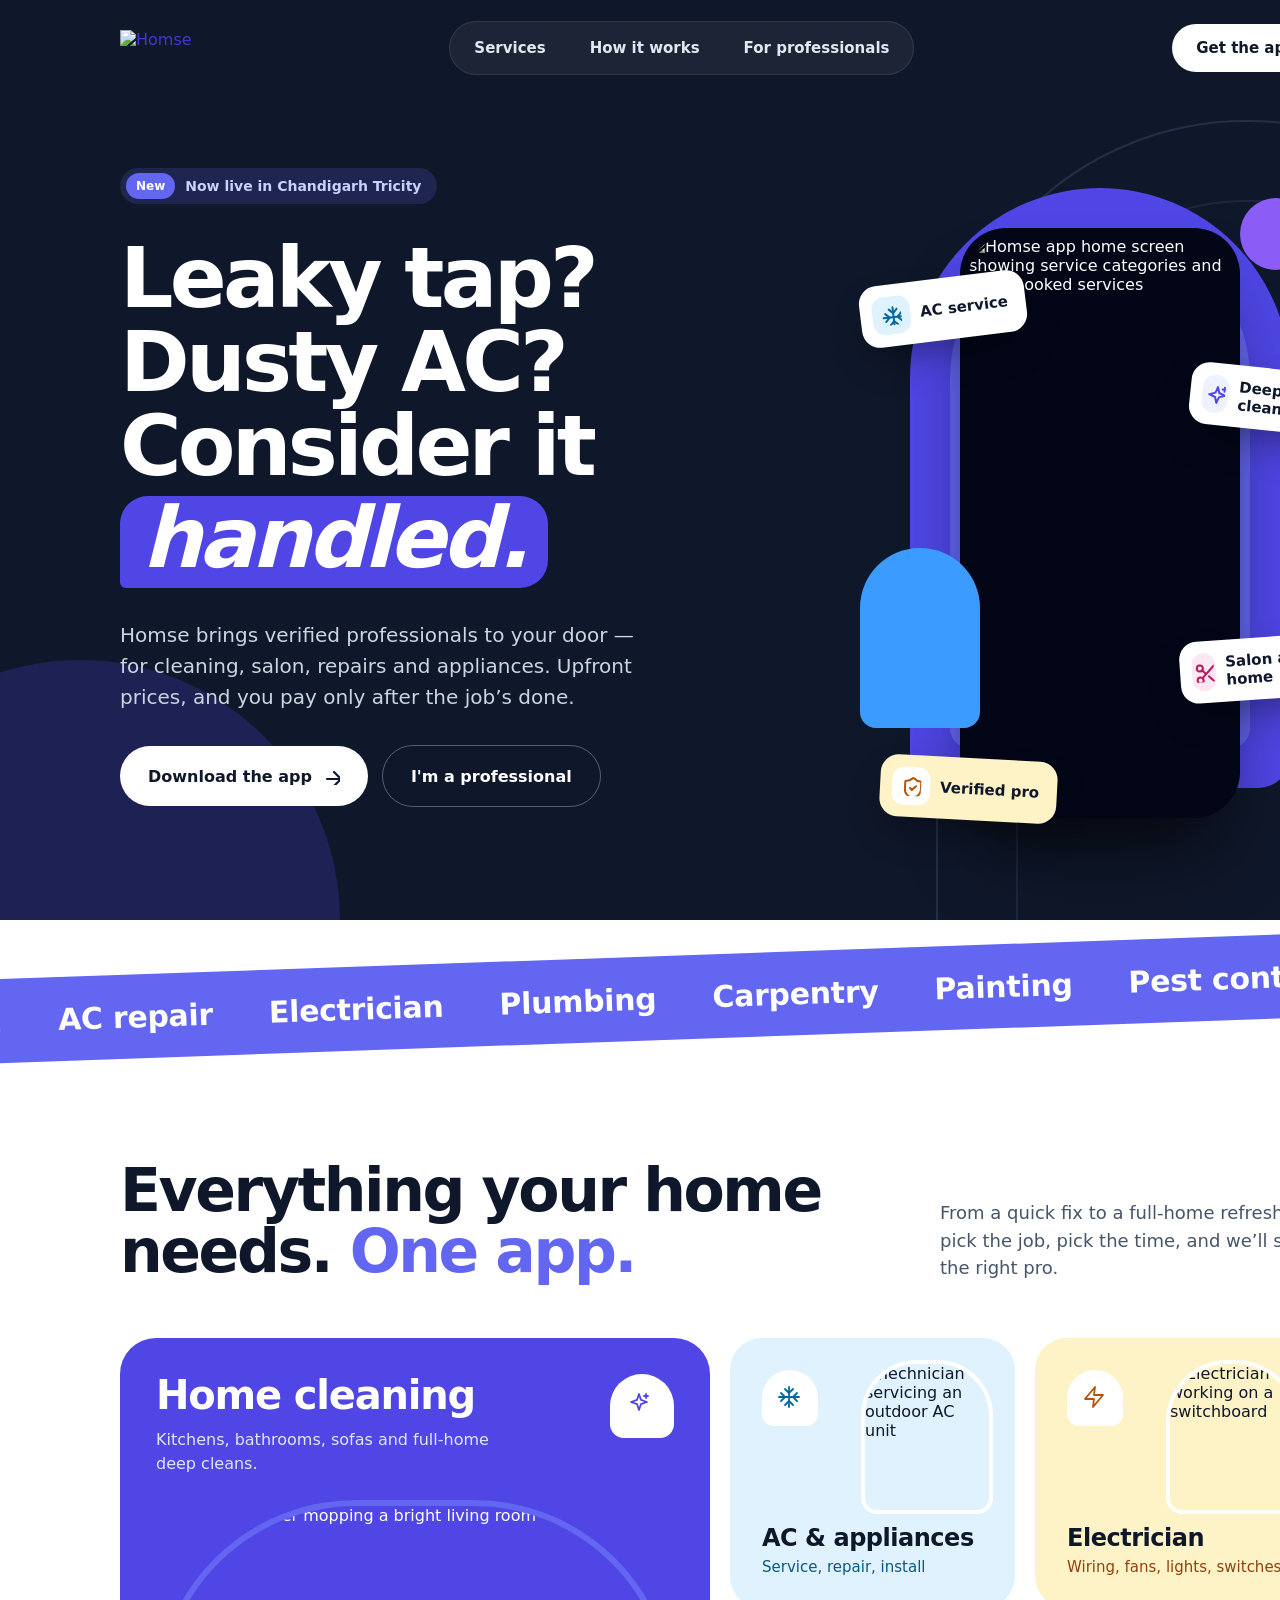
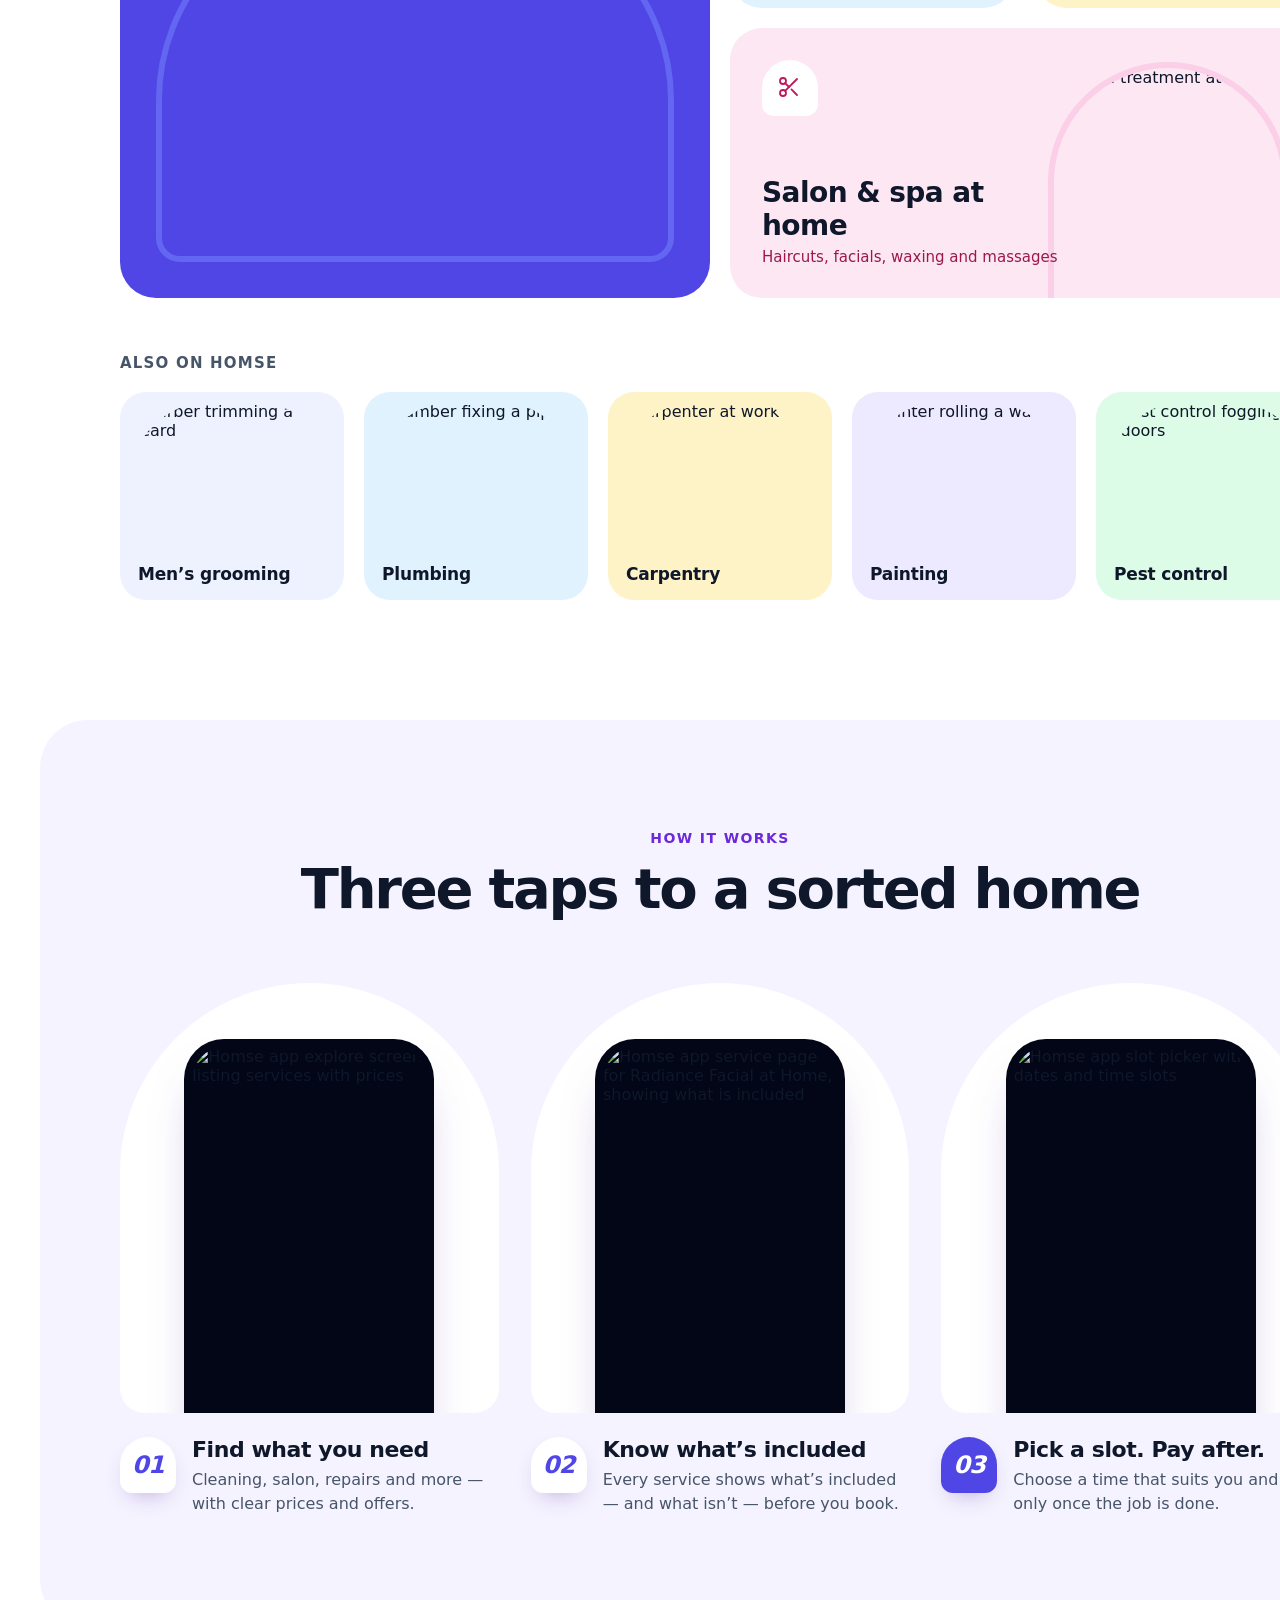
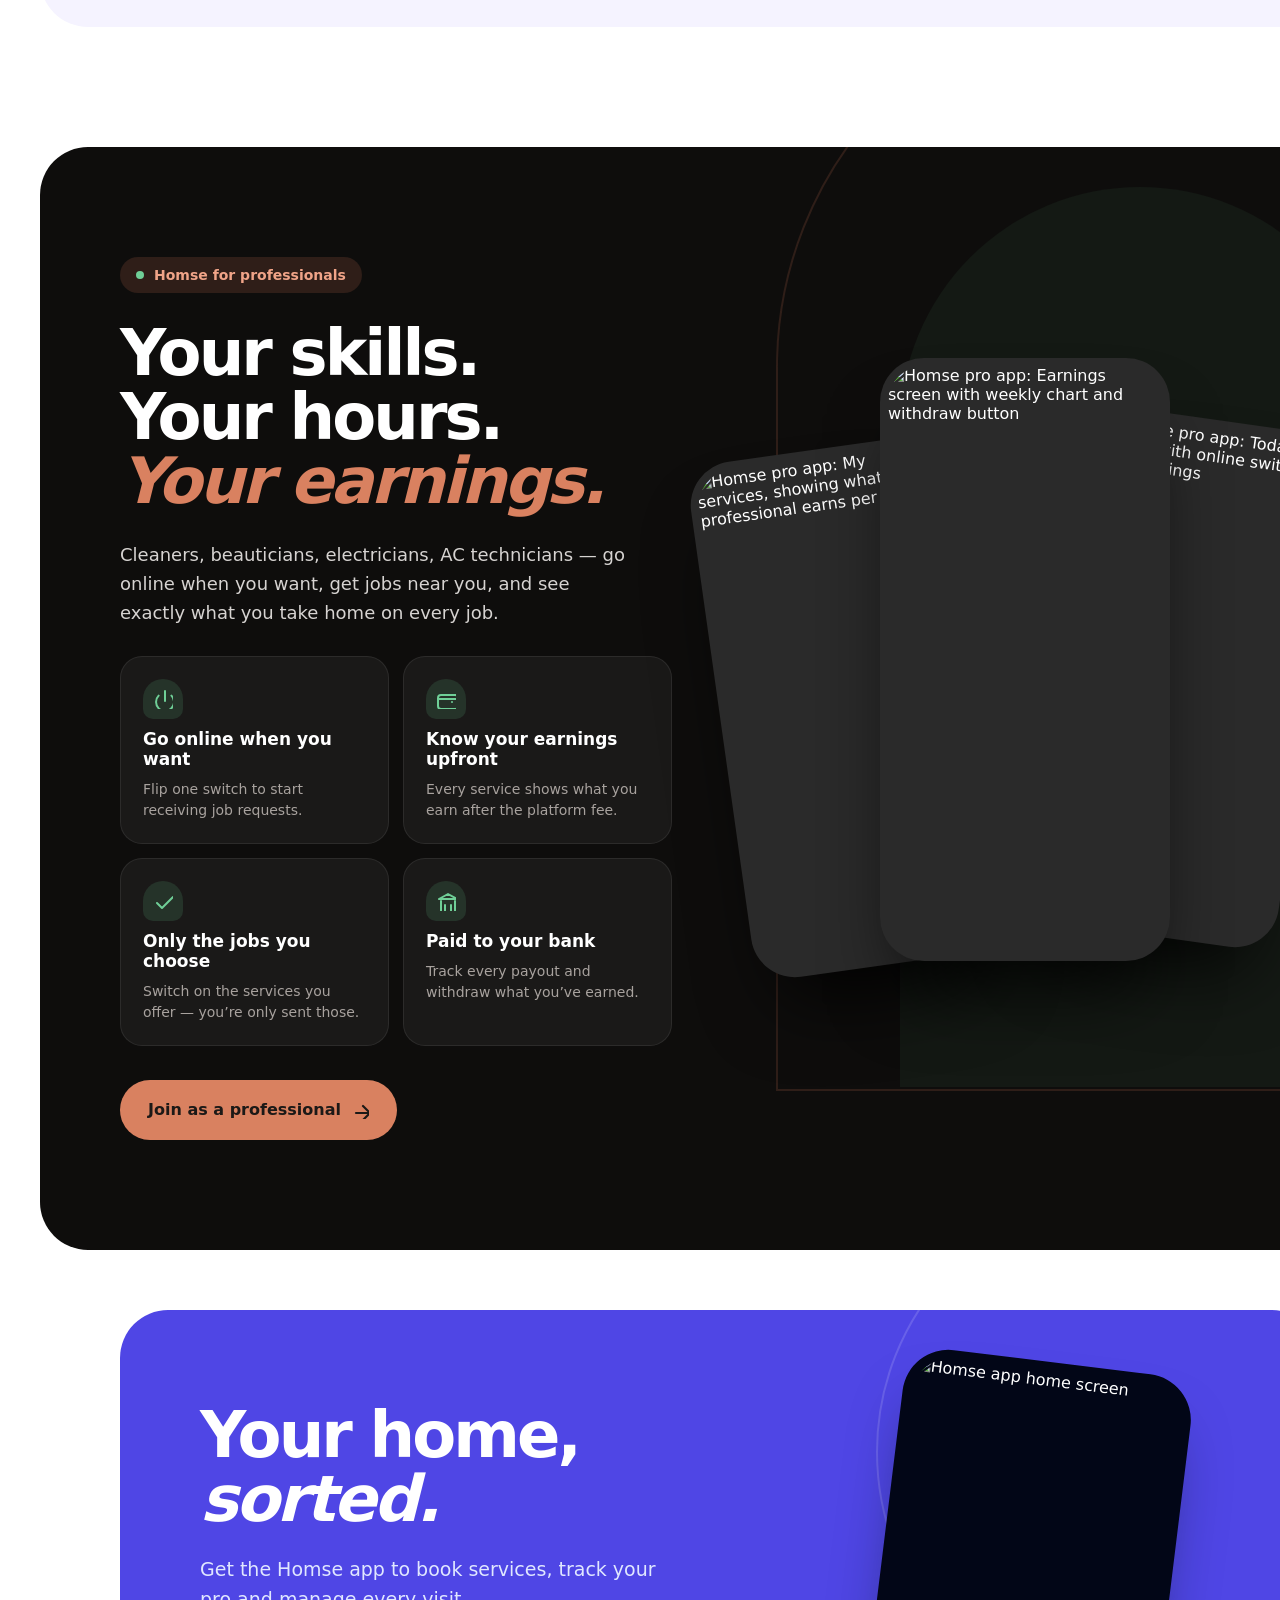
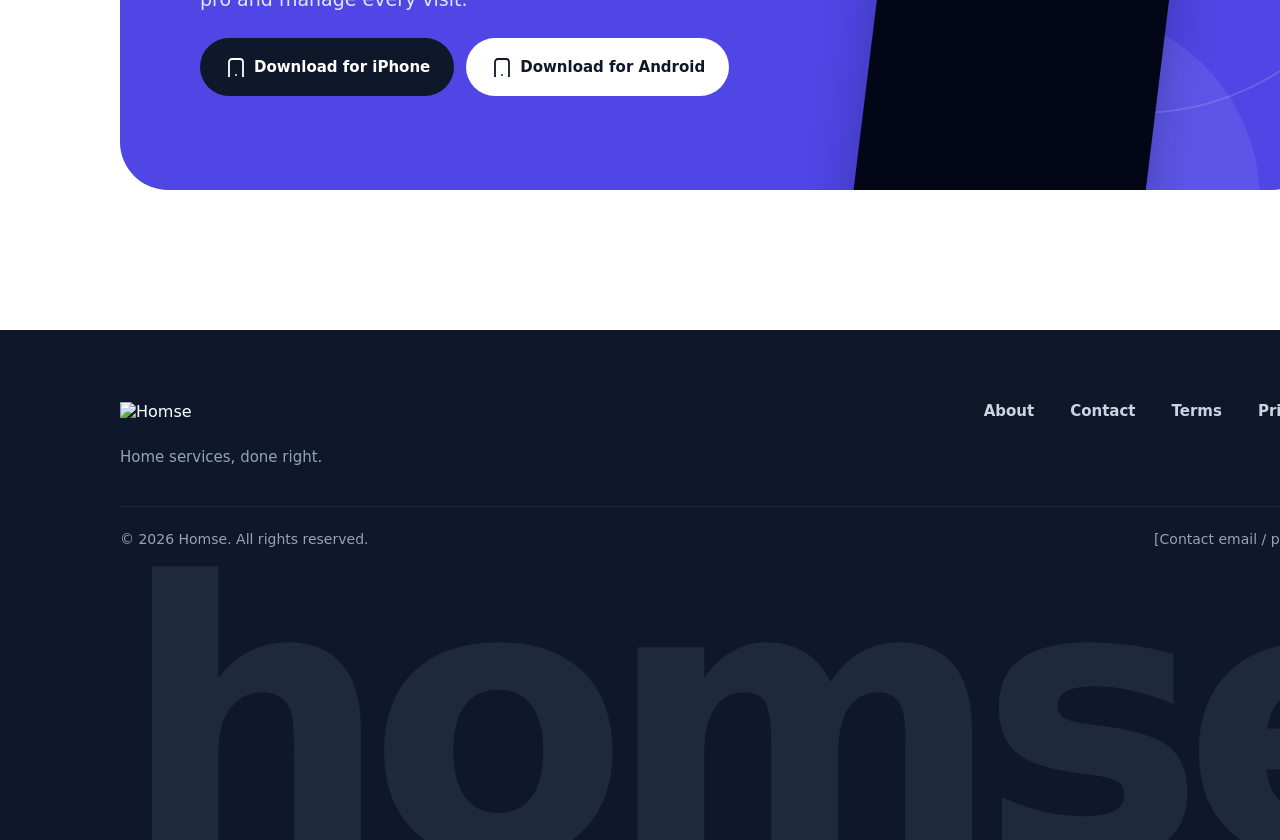
==== public/homse/index.html @ 8106e6bd "Changes" ====
<!DOCTYPE html>
<html lang="en"><head>
<meta charset="utf-8">
<title>Homse — Landing page</title>

</head>
<body>
<x-dc>
<helmet>
<link rel="preconnect" href="https://fonts.googleapis.com">
<style>/* cyrillic-ext */
@font-face {
  font-family: 'Plus Jakarta Sans';
  font-style: italic;
  font-weight: 800;
  font-display: swap;
  src: url("/homse/ff92d5fe-a059-4c22-afd0-f255ee7edc16.woff2") format('woff2');
  unicode-range: U+0460-052F, U+1C80-1C8A, U+20B4, U+2DE0-2DFF, U+A640-A69F, U+FE2E-FE2F;
}
/* vietnamese */
@font-face {
  font-family: 'Plus Jakarta Sans';
  font-style: italic;
  font-weight: 800;
  font-display: swap;
  src: url("/homse/bfb43b72-b8f5-4950-87bf-4ad225d3f625.woff2") format('woff2');
  unicode-range: U+0102-0103, U+0110-0111, U+0128-0129, U+0168-0169, U+01A0-01A1, U+01AF-01B0, U+0300-0301, U+0303-0304, U+0308-0309, U+0323, U+0329, U+1EA0-1EF9, U+20AB;
}
/* latin-ext */
@font-face {
  font-family: 'Plus Jakarta Sans';
  font-style: italic;
  font-weight: 800;
  font-display: swap;
  src: url("/homse/479837ae-c4a2-4225-8fcc-2570bf469d79.woff2") format('woff2');
  unicode-range: U+0100-02BA, U+02BD-02C5, U+02C7-02CC, U+02CE-02D7, U+02DD-02FF, U+0304, U+0308, U+0329, U+1D00-1DBF, U+1E00-1E9F, U+1EF2-1EFF, U+2020, U+20A0-20AB, U+20AD-20C0, U+2113, U+2C60-2C7F, U+A720-A7FF;
}
/* latin */
@font-face {
  font-family: 'Plus Jakarta Sans';
  font-style: italic;
  font-weight: 800;
  font-display: swap;
  src: url("/homse/b359f178-f81e-44c9-8708-197ffb322cea.woff2") format('woff2');
  unicode-range: U+0000-00FF, U+0131, U+0152-0153, U+02BB-02BC, U+02C6, U+02DA, U+02DC, U+0304, U+0308, U+0329, U+2000-206F, U+20AC, U+2122, U+2191, U+2193, U+2212, U+2215, U+FEFF, U+FFFD;
}
/* cyrillic-ext */
@font-face {
  font-family: 'Plus Jakarta Sans';
  font-style: normal;
  font-weight: 400;
  font-display: swap;
  src: url("/homse/581b427e-e028-42b1-965c-70fe0dd82e6c.woff2") format('woff2');
  unicode-range: U+0460-052F, U+1C80-1C8A, U+20B4, U+2DE0-2DFF, U+A640-A69F, U+FE2E-FE2F;
}
/* vietnamese */
@font-face {
  font-family: 'Plus Jakarta Sans';
  font-style: normal;
  font-weight: 400;
  font-display: swap;
  src: url("/homse/c12db2d8-e8db-42d9-8ad4-af849458a6d8.woff2") format('woff2');
  unicode-range: U+0102-0103, U+0110-0111, U+0128-0129, U+0168-0169, U+01A0-01A1, U+01AF-01B0, U+0300-0301, U+0303-0304, U+0308-0309, U+0323, U+0329, U+1EA0-1EF9, U+20AB;
}
/* latin-ext */
@font-face {
  font-family: 'Plus Jakarta Sans';
  font-style: normal;
  font-weight: 400;
  font-display: swap;
  src: url("/homse/346c70c8-385a-4ccd-aea0-087587ec9ba7.woff2") format('woff2');
  unicode-range: U+0100-02BA, U+02BD-02C5, U+02C7-02CC, U+02CE-02D7, U+02DD-02FF, U+0304, U+0308, U+0329, U+1D00-1DBF, U+1E00-1E9F, U+1EF2-1EFF, U+2020, U+20A0-20AB, U+20AD-20C0, U+2113, U+2C60-2C7F, U+A720-A7FF;
}
/* latin */
@font-face {
  font-family: 'Plus Jakarta Sans';
  font-style: normal;
  font-weight: 400;
  font-display: swap;
  src: url("/homse/09e0ed97-73c9-4fb1-93e6-281ffe92ab2a.woff2") format('woff2');
  unicode-range: U+0000-00FF, U+0131, U+0152-0153, U+02BB-02BC, U+02C6, U+02DA, U+02DC, U+0304, U+0308, U+0329, U+2000-206F, U+20AC, U+2122, U+2191, U+2193, U+2212, U+2215, U+FEFF, U+FFFD;
}
/* cyrillic-ext */
@font-face {
  font-family: 'Plus Jakarta Sans';
  font-style: normal;
  font-weight: 500;
  font-display: swap;
  src: url("/homse/581b427e-e028-42b1-965c-70fe0dd82e6c.woff2") format('woff2');
  unicode-range: U+0460-052F, U+1C80-1C8A, U+20B4, U+2DE0-2DFF, U+A640-A69F, U+FE2E-FE2F;
}
/* vietnamese */
@font-face {
  font-family: 'Plus Jakarta Sans';
  font-style: normal;
  font-weight: 500;
  font-display: swap;
  src: url("/homse/c12db2d8-e8db-42d9-8ad4-af849458a6d8.woff2") format('woff2');
  unicode-range: U+0102-0103, U+0110-0111, U+0128-0129, U+0168-0169, U+01A0-01A1, U+01AF-01B0, U+0300-0301, U+0303-0304, U+0308-0309, U+0323, U+0329, U+1EA0-1EF9, U+20AB;
}
/* latin-ext */
@font-face {
  font-family: 'Plus Jakarta Sans';
  font-style: normal;
  font-weight: 500;
  font-display: swap;
  src: url("/homse/346c70c8-385a-4ccd-aea0-087587ec9ba7.woff2") format('woff2');
  unicode-range: U+0100-02BA, U+02BD-02C5, U+02C7-02CC, U+02CE-02D7, U+02DD-02FF, U+0304, U+0308, U+0329, U+1D00-1DBF, U+1E00-1E9F, U+1EF2-1EFF, U+2020, U+20A0-20AB, U+20AD-20C0, U+2113, U+2C60-2C7F, U+A720-A7FF;
}
/* latin */
@font-face {
  font-family: 'Plus Jakarta Sans';
  font-style: normal;
  font-weight: 500;
  font-display: swap;
  src: url("/homse/09e0ed97-73c9-4fb1-93e6-281ffe92ab2a.woff2") format('woff2');
  unicode-range: U+0000-00FF, U+0131, U+0152-0153, U+02BB-02BC, U+02C6, U+02DA, U+02DC, U+0304, U+0308, U+0329, U+2000-206F, U+20AC, U+2122, U+2191, U+2193, U+2212, U+2215, U+FEFF, U+FFFD;
}
/* cyrillic-ext */
@font-face {
  font-family: 'Plus Jakarta Sans';
  font-style: normal;
  font-weight: 600;
  font-display: swap;
  src: url("/homse/581b427e-e028-42b1-965c-70fe0dd82e6c.woff2") format('woff2');
  unicode-range: U+0460-052F, U+1C80-1C8A, U+20B4, U+2DE0-2DFF, U+A640-A69F, U+FE2E-FE2F;
}
/* vietnamese */
@font-face {
  font-family: 'Plus Jakarta Sans';
  font-style: normal;
  font-weight: 600;
  font-display: swap;
  src: url("/homse/c12db2d8-e8db-42d9-8ad4-af849458a6d8.woff2") format('woff2');
  unicode-range: U+0102-0103, U+0110-0111, U+0128-0129, U+0168-0169, U+01A0-01A1, U+01AF-01B0, U+0300-0301, U+0303-0304, U+0308-0309, U+0323, U+0329, U+1EA0-1EF9, U+20AB;
}
/* latin-ext */
@font-face {
  font-family: 'Plus Jakarta Sans';
  font-style: normal;
  font-weight: 600;
  font-display: swap;
  src: url("/homse/346c70c8-385a-4ccd-aea0-087587ec9ba7.woff2") format('woff2');
  unicode-range: U+0100-02BA, U+02BD-02C5, U+02C7-02CC, U+02CE-02D7, U+02DD-02FF, U+0304, U+0308, U+0329, U+1D00-1DBF, U+1E00-1E9F, U+1EF2-1EFF, U+2020, U+20A0-20AB, U+20AD-20C0, U+2113, U+2C60-2C7F, U+A720-A7FF;
}
/* latin */
@font-face {
  font-family: 'Plus Jakarta Sans';
  font-style: normal;
  font-weight: 600;
  font-display: swap;
  src: url("/homse/09e0ed97-73c9-4fb1-93e6-281ffe92ab2a.woff2") format('woff2');
  unicode-range: U+0000-00FF, U+0131, U+0152-0153, U+02BB-02BC, U+02C6, U+02DA, U+02DC, U+0304, U+0308, U+0329, U+2000-206F, U+20AC, U+2122, U+2191, U+2193, U+2212, U+2215, U+FEFF, U+FFFD;
}
/* cyrillic-ext */
@font-face {
  font-family: 'Plus Jakarta Sans';
  font-style: normal;
  font-weight: 700;
  font-display: swap;
  src: url("/homse/581b427e-e028-42b1-965c-70fe0dd82e6c.woff2") format('woff2');
  unicode-range: U+0460-052F, U+1C80-1C8A, U+20B4, U+2DE0-2DFF, U+A640-A69F, U+FE2E-FE2F;
}
/* vietnamese */
@font-face {
  font-family: 'Plus Jakarta Sans';
  font-style: normal;
  font-weight: 700;
  font-display: swap;
  src: url("/homse/c12db2d8-e8db-42d9-8ad4-af849458a6d8.woff2") format('woff2');
  unicode-range: U+0102-0103, U+0110-0111, U+0128-0129, U+0168-0169, U+01A0-01A1, U+01AF-01B0, U+0300-0301, U+0303-0304, U+0308-0309, U+0323, U+0329, U+1EA0-1EF9, U+20AB;
}
/* latin-ext */
@font-face {
  font-family: 'Plus Jakarta Sans';
  font-style: normal;
  font-weight: 700;
  font-display: swap;
  src: url("/homse/346c70c8-385a-4ccd-aea0-087587ec9ba7.woff2") format('woff2');
  unicode-range: U+0100-02BA, U+02BD-02C5, U+02C7-02CC, U+02CE-02D7, U+02DD-02FF, U+0304, U+0308, U+0329, U+1D00-1DBF, U+1E00-1E9F, U+1EF2-1EFF, U+2020, U+20A0-20AB, U+20AD-20C0, U+2113, U+2C60-2C7F, U+A720-A7FF;
}
/* latin */
@font-face {
  font-family: 'Plus Jakarta Sans';
  font-style: normal;
  font-weight: 700;
  font-display: swap;
  src: url("/homse/09e0ed97-73c9-4fb1-93e6-281ffe92ab2a.woff2") format('woff2');
  unicode-range: U+0000-00FF, U+0131, U+0152-0153, U+02BB-02BC, U+02C6, U+02DA, U+02DC, U+0304, U+0308, U+0329, U+2000-206F, U+20AC, U+2122, U+2191, U+2193, U+2212, U+2215, U+FEFF, U+FFFD;
}
/* cyrillic-ext */
@font-face {
  font-family: 'Plus Jakarta Sans';
  font-style: normal;
  font-weight: 800;
  font-display: swap;
  src: url("/homse/581b427e-e028-42b1-965c-70fe0dd82e6c.woff2") format('woff2');
  unicode-range: U+0460-052F, U+1C80-1C8A, U+20B4, U+2DE0-2DFF, U+A640-A69F, U+FE2E-FE2F;
}
/* vietnamese */
@font-face {
  font-family: 'Plus Jakarta Sans';
  font-style: normal;
  font-weight: 800;
  font-display: swap;
  src: url("/homse/c12db2d8-e8db-42d9-8ad4-af849458a6d8.woff2") format('woff2');
  unicode-range: U+0102-0103, U+0110-0111, U+0128-0129, U+0168-0169, U+01A0-01A1, U+01AF-01B0, U+0300-0301, U+0303-0304, U+0308-0309, U+0323, U+0329, U+1EA0-1EF9, U+20AB;
}
/* latin-ext */
@font-face {
  font-family: 'Plus Jakarta Sans';
  font-style: normal;
  font-weight: 800;
  font-display: swap;
  src: url("/homse/346c70c8-385a-4ccd-aea0-087587ec9ba7.woff2") format('woff2');
  unicode-range: U+0100-02BA, U+02BD-02C5, U+02C7-02CC, U+02CE-02D7, U+02DD-02FF, U+0304, U+0308, U+0329, U+1D00-1DBF, U+1E00-1E9F, U+1EF2-1EFF, U+2020, U+20A0-20AB, U+20AD-20C0, U+2113, U+2C60-2C7F, U+A720-A7FF;
}
/* latin */
@font-face {
  font-family: 'Plus Jakarta Sans';
  font-style: normal;
  font-weight: 800;
  font-display: swap;
  src: url("/homse/09e0ed97-73c9-4fb1-93e6-281ffe92ab2a.woff2") format('woff2');
  unicode-range: U+0000-00FF, U+0131, U+0152-0153, U+02BB-02BC, U+02C6, U+02DA, U+02DC, U+0304, U+0308, U+0329, U+2000-206F, U+20AC, U+2122, U+2191, U+2193, U+2212, U+2215, U+FEFF, U+FFFD;
}
</style>
<style>
body{margin:0;font-family:"Plus Jakarta Sans","Segoe UI",system-ui,sans-serif;color:#0F172A;background:#ffffff;-webkit-font-smoothing:antialiased}
a{color:#4338CA;text-decoration:none}a:hover{color:#3730A3}
@keyframes homseFloat{0%,100%{translate:0 0}50%{translate:0 -10px}}
</style>
</helmet>
<div style="width: 1440px; height: 5640px; display: flex; flex-direction: column; background: #ffffff; overflow: hidden">

<!-- ============ HERO (dark) ============ -->
<section id="top" style="position: relative; flex-shrink: 0; height: 920px; background: #0F172A; color: #ffffff; overflow: hidden">

<!-- background geometry: faint arches from the "h" -->
<div style="position: absolute; right: -120px; top: 120px; width: 620px; height: 900px; border-radius: 310px 310px 0 0; border: 2px solid rgba(165, 180, 252, 0.14)"></div>
<div style="position: absolute; right: -40px; top: 200px; width: 460px; height: 800px; border-radius: 230px 230px 0 0; border: 2px solid rgba(165, 180, 252, 0.10)"></div>
<div style="position: absolute; left: -180px; bottom: -260px; width: 520px; height: 520px; border-radius: 50%; background: rgba(79, 70, 229, 0.22)"></div>

<header style="position: relative; height: 96px; display: flex; align-items: center; justify-content: space-between; padding: 0 120px">
<a href="#top" aria-label="Homse home" style="display: flex; align-items: center"><img src="/homse/ba105a58-5ee7-4894-bcd0-ca000298a08b.png" alt="Homse" style="height: 36px; width: auto; display: block"></a>
<nav style="display: flex; align-items: center; gap: 8px; padding: 6px; border-radius: 999px; background: rgba(255, 255, 255, 0.06); border: 1px solid rgba(255, 255, 255, 0.1); font-size: 15px; font-weight: 600">
<a href="#services" style="display: flex; align-items: center; height: 40px; padding: 0 18px; border-radius: 999px; color: #E2E8F0">Services</a>
<a href="#how" style="display: flex; align-items: center; height: 40px; padding: 0 18px; border-radius: 999px; color: #E2E8F0">How it works</a>
<a href="#pro" style="display: flex; align-items: center; height: 40px; padding: 0 18px; border-radius: 999px; color: #E2E8F0">For professionals</a>
</nav>
<a href="#app" style="display: flex; align-items: center; height: 48px; padding: 0 24px; border-radius: 999px; background: #ffffff; color: #0F172A; font-size: 15px; font-weight: 700">Get the app</a>
</header>

<div style="position: relative; display: grid; grid-template-columns: 700px minmax(0, 1fr); gap: 40px; padding: 72px 120px 0">
<div style="display: flex; flex-direction: column; gap: 32px">
<div style="align-self: flex-start; display: flex; align-items: center; gap: 10px; height: 36px; padding: 0 16px 0 6px; border-radius: 999px; background: rgba(99, 102, 241, 0.18); color: #C7D2FE; font-size: 14px; font-weight: 600">
<span style="height: 26px; padding: 0 10px; border-radius: 999px; background: #6366F1; color: #ffffff; font-size: 12px; font-weight: 700; display: flex; align-items: center">New</span>
<span>Now live in Chandigarh Tricity</span>
</div>
<h1 style="margin: 0; font-size: 84px; line-height: 1; font-weight: 800; letter-spacing: -0.045em">Leaky tap?<br>Dusty AC?<br>Consider it <span style="display: inline-block; margin-top: 8px; padding: 0 22px 8px; border-radius: 28px 28px 28px 6px; background: #4F46E5; font-style: italic">handled.</span></h1>
<p style="margin: 0; font-size: 20px; line-height: 1.55; color: #CBD5E1; max-width: 540px; text-wrap: pretty">Homse brings verified professionals to your door — for cleaning, salon, repairs and appliances. Upfront prices, and you pay only after the job’s done.</p>
<div style="display: flex; gap: 14px; align-items: center">
<a href="#app" style="display: flex; align-items: center; gap: 10px; height: 60px; padding: 0 28px; border-radius: 999px; background: #ffffff; color: #0F172A; font-size: 16px; font-weight: 700">Download the app<svg width="18" height="18" sc-camel-view-box="0 0 24 24" fill="none" stroke="currentColor" stroke-width="2.2" stroke-linecap="round" stroke-linejoin="round" aria-hidden="true"><path d="M5 12h14"></path><path d="m12 5 7 7-7 7"></path></svg></a>
<a href="#pro" style="display: flex; align-items: center; height: 60px; padding: 0 28px; border-radius: 999px; border: 1.5px solid rgba(255, 255, 255, 0.3); color: #ffffff; font-size: 16px; font-weight: 700">I'm a professional</a>
</div>
</div>

<!-- hero composition -->
<div style="position: relative; height: 700px">
<div style="position: absolute; left: 50px; top: 20px; width: 380px; height: 600px; border-radius: 190px 190px 32px 32px; background: #4F46E5; overflow: hidden">
<div style="position: absolute; left: 40px; top: 40px; width: 300px; height: 520px; border-radius: 150px 150px 20px 20px; background: #6366F1"></div>
</div>
<div style="position: absolute; left: 100px; top: 60px; width: 280px; height: 590px; border-radius: 46px; background: #020617; padding: 9px; box-sizing: border-box; box-shadow: 0 50px 80px -30px rgba(0, 0, 0, 0.8)">
<img src="/homse/7683fb3a-419b-413d-b1d8-0441bd20143f.jpeg" alt="Homse app home screen showing service categories and most booked services" style="display: block; width: 100%; height: 100%; object-fit: cover; object-position: top; border-radius: 38px">
</div>
<div style="position: absolute; left: 0; top: 380px; width: 120px; height: 180px; border-radius: 60px 60px 16px 16px; background: #3B9BFF"></div>
<div style="position: absolute; left: 380px; top: 30px; width: 72px; height: 72px; border-radius: 50%; background: #8B5CF6"></div>

<div style="position: absolute; left: 0; top: 110px; rotate: -7deg; animation: homseFloat 6s ease-in-out infinite; display: flex; align-items: center; gap: 10px; padding: 12px 18px 12px 12px; border-radius: 18px; background: #ffffff; color: #0F172A; box-shadow: 0 18px 40px -12px rgba(0, 0, 0, 0.45)">
<span style="width: 38px; height: 38px; border-radius: 12px; background: #E0F2FE; color: #0369A1; display: flex; align-items: center; justify-content: center"><svg width="20" height="20" sc-camel-view-box="0 0 24 24" fill="none" stroke="currentColor" stroke-width="2" stroke-linecap="round" stroke-linejoin="round" aria-hidden="true"><path d="M2 12h20"></path><path d="M12 2v20"></path><path d="m20 16-4-4 4-4"></path><path d="m4 8 4 4-4 4"></path><path d="m16 4-4 4-4-4"></path><path d="m8 20 4-4 4 4"></path></svg></span>
<span style="font-size: 15px; font-weight: 700">AC service</span>
</div>
<div style="position: absolute; left: 330px; top: 200px; rotate: 6deg; animation: homseFloat 7s ease-in-out infinite; display: flex; align-items: center; gap: 10px; padding: 12px 18px 12px 12px; border-radius: 18px; background: #ffffff; color: #0F172A; box-shadow: 0 18px 40px -12px rgba(0, 0, 0, 0.45)">
<span style="width: 38px; height: 38px; border-radius: 12px; background: #EEF2FF; color: #4F46E5; display: flex; align-items: center; justify-content: center"><svg width="20" height="20" sc-camel-view-box="0 0 24 24" fill="none" stroke="currentColor" stroke-width="2" stroke-linecap="round" stroke-linejoin="round" aria-hidden="true"><path d="M12 3l1.9 5.8L20 11l-6.1 2.2L12 19l-1.9-5.8L4 11l6.1-2.2z"></path><path d="M19 3v4"></path><path d="M21 5h-4"></path></svg></span>
<span style="font-size: 15px; font-weight: 700">Deep cleaning</span>
</div>
<div style="position: absolute; left: 320px; top: 470px; rotate: -4deg; animation: homseFloat 5.5s ease-in-out infinite; display: flex; align-items: center; gap: 10px; padding: 12px 18px 12px 12px; border-radius: 18px; background: #ffffff; color: #0F172A; box-shadow: 0 18px 40px -12px rgba(0, 0, 0, 0.45)">
<span style="width: 38px; height: 38px; border-radius: 12px; background: #FCE7F3; color: #BE185D; display: flex; align-items: center; justify-content: center"><svg width="20" height="20" sc-camel-view-box="0 0 24 24" fill="none" stroke="currentColor" stroke-width="2" stroke-linecap="round" stroke-linejoin="round" aria-hidden="true"><circle cx="6" cy="6" r="3"></circle><circle cx="6" cy="18" r="3"></circle><path d="M20 4 8.12 15.88"></path><path d="M14.47 14.48 20 20"></path><path d="M8.12 8.12 12 12"></path></svg></span>
<span style="font-size: 15px; font-weight: 700">Salon at home</span>
</div>
<div style="position: absolute; left: 20px; top: 590px; rotate: 3deg; display: flex; align-items: center; gap: 10px; padding: 12px 18px 12px 12px; border-radius: 18px; background: #FEF3C7; color: #0F172A; box-shadow: 0 18px 40px -12px rgba(0, 0, 0, 0.45)">
<span style="width: 38px; height: 38px; border-radius: 12px; background: #ffffff; color: #B45309; display: flex; align-items: center; justify-content: center"><svg width="20" height="20" sc-camel-view-box="0 0 24 24" fill="none" stroke="currentColor" stroke-width="2" stroke-linecap="round" stroke-linejoin="round" aria-hidden="true"><path d="M20 13c0 5-3.5 7.5-7.66 8.95a1 1 0 0 1-.67-.01C7.5 20.5 4 18 4 13V6a1 1 0 0 1 1-1c2 0 4.5-1.2 6.24-2.72a1.17 1.17 0 0 1 1.52 0C14.51 3.81 17 5 19 5a1 1 0 0 1 1 1z"></path><path d="m9 12 2 2 4-4"></path></svg></span>
<span style="font-size: 15px; font-weight: 700">Verified pro</span>
</div>
</div>
</div>
</section>

<!-- ============ MARQUEE BAND ============ -->
<section aria-label="Services we offer" style="position: relative; flex-shrink: 0; height: 150px; background: #ffffff">
<div style="position: absolute; left: -60px; top: 34px; width: 1560px; height: 84px; rotate: -2deg; background: #6366F1; color: #ffffff; display: flex; align-items: center; justify-content: center; gap: 28px; font-size: 30px; font-weight: 800; letter-spacing: -0.01em; white-space: nowrap">
<span>Cleaning</span><svg width="22" height="22" sc-camel-view-box="0 0 24 24" fill="#C7D2FE" aria-hidden="true"><path d="M12 0l3 9 9 3-9 3-3 9-3-9-9-3 9-3z"></path></svg>
<span>AC repair</span><svg width="22" height="22" sc-camel-view-box="0 0 24 24" fill="#C7D2FE" aria-hidden="true"><path d="M12 0l3 9 9 3-9 3-3 9-3-9-9-3 9-3z"></path></svg>
<span>Electrician</span><svg width="22" height="22" sc-camel-view-box="0 0 24 24" fill="#C7D2FE" aria-hidden="true"><path d="M12 0l3 9 9 3-9 3-3 9-3-9-9-3 9-3z"></path></svg>
<span>Plumbing</span><svg width="22" height="22" sc-camel-view-box="0 0 24 24" fill="#C7D2FE" aria-hidden="true"><path d="M12 0l3 9 9 3-9 3-3 9-3-9-9-3 9-3z"></path></svg>
<span>Carpentry</span><svg width="22" height="22" sc-camel-view-box="0 0 24 24" fill="#C7D2FE" aria-hidden="true"><path d="M12 0l3 9 9 3-9 3-3 9-3-9-9-3 9-3z"></path></svg>
<span>Painting</span><svg width="22" height="22" sc-camel-view-box="0 0 24 24" fill="#C7D2FE" aria-hidden="true"><path d="M12 0l3 9 9 3-9 3-3 9-3-9-9-3 9-3z"></path></svg>
<span>Pest control</span><svg width="22" height="22" sc-camel-view-box="0 0 24 24" fill="#C7D2FE" aria-hidden="true"><path d="M12 0l3 9 9 3-9 3-3 9-3-9-9-3 9-3z"></path></svg>
<span>Salon &amp; spa</span>
</div>
</section>

<!-- ============ SERVICES BENTO ============ -->
<section id="services" style="flex-shrink: 0; display: flex; flex-direction: column; gap: 56px; padding: 90px 120px 120px">
<div style="display: flex; align-items: flex-end; justify-content: space-between; gap: 48px">
<h2 style="margin: 0; font-size: 60px; line-height: 1.02; font-weight: 800; letter-spacing: -0.04em; max-width: 720px">Everything your home needs. <span style="color: #6366F1">One app.</span></h2>
<p style="margin: 0; font-size: 18px; line-height: 1.55; color: #475569; max-width: 380px">From a quick fix to a full-home refresh — pick the job, pick the time, and we’ll send the right pro.</p>
</div>
<div style="display: grid; grid-template-columns: repeat(4, minmax(0, 1fr)); grid-template-rows: repeat(2, 270px); gap: 20px">

<div style="grid-column: span 2; grid-row: span 2; position: relative; overflow: hidden; border-radius: 36px; background: #4F46E5; color: #ffffff; padding: 36px; box-sizing: border-box; display: flex; flex-direction: column; gap: 24px">
<div style="display: flex; align-items: flex-start; justify-content: space-between; gap: 24px">
<div style="display: flex; flex-direction: column; gap: 12px; max-width: 360px">
<div style="font-size: 40px; line-height: 1.05; font-weight: 800; letter-spacing: -0.03em">Home cleaning</div>
<div style="font-size: 16px; line-height: 1.5; color: #E0E7FF">Kitchens, bathrooms, sofas and full-home deep cleans.</div>
</div>
<div style="width: 64px; height: 64px; flex-shrink: 0; border-radius: 32px 32px 14px 14px; background: #ffffff; color: #4F46E5; display: flex; align-items: center; justify-content: center"><svg width="30" height="30" sc-camel-view-box="0 0 24 24" fill="none" stroke="currentColor" stroke-width="1.8" stroke-linecap="round" stroke-linejoin="round" aria-hidden="true"><path d="M12 3l1.9 5.8L20 11l-6.1 2.2L12 19l-1.9-5.8L4 11l6.1-2.2z"></path><path d="M19 3v4"></path><path d="M21 5h-4"></path></svg></div>
</div>
<img src="/homse/9223a9f8-b9cb-4ce3-af39-2f14b31122ca.jpeg" alt="Homse cleaner mopping a bright living room" style="flex-grow: 1; min-height: 0; width: 100%; object-fit: cover; object-position: center 40%; border-radius: 200px 200px 24px 24px; border: 6px solid #6366F1; box-sizing: border-box">
</div>

<div style="position: relative; overflow: hidden; border-radius: 32px; background: #E0F2FE; padding: 32px; box-sizing: border-box; display: flex; flex-direction: column; justify-content: space-between">
<img src="/homse/fe1421d2-9bf0-4e21-a8c9-e61b031a2545.jpeg" alt="Technician servicing an outdoor AC unit" style="position: absolute; right: 22px; top: 22px; width: 124px; height: 146px; object-fit: cover; border-radius: 56px 56px 16px 16px; border: 4px solid #ffffff">
<div style="width: 56px; height: 56px; border-radius: 28px 28px 12px 12px; background: #ffffff; color: #0369A1; display: flex; align-items: center; justify-content: center"><svg width="26" height="26" sc-camel-view-box="0 0 24 24" fill="none" stroke="currentColor" stroke-width="1.8" stroke-linecap="round" stroke-linejoin="round" aria-hidden="true"><path d="M2 12h20"></path><path d="M12 2v20"></path><path d="m20 16-4-4 4-4"></path><path d="m4 8 4 4-4 4"></path><path d="m16 4-4 4-4-4"></path><path d="m8 20 4-4 4 4"></path></svg></div>
<div style="display: flex; flex-direction: column; gap: 6px"><div style="font-size: 24px; font-weight: 800; letter-spacing: -0.02em">AC &amp; appliances</div><div style="font-size: 15px; color: #075985">Service, repair, install</div></div>
</div>

<div style="position: relative; overflow: hidden; border-radius: 32px; background: #FEF3C7; padding: 32px; box-sizing: border-box; display: flex; flex-direction: column; justify-content: space-between">
<img src="/homse/3e2aa449-2c77-4cfe-ba67-b5eb0a9de01f.jpeg" alt="Electrician working on a switchboard" style="position: absolute; right: 22px; top: 22px; width: 124px; height: 146px; object-fit: cover; border-radius: 62px 62px 16px 16px; border: 4px solid #ffffff">
<div style="width: 56px; height: 56px; border-radius: 28px 28px 12px 12px; background: #ffffff; color: #B45309; display: flex; align-items: center; justify-content: center"><svg width="26" height="26" sc-camel-view-box="0 0 24 24" fill="none" stroke="currentColor" stroke-width="1.8" stroke-linecap="round" stroke-linejoin="round" aria-hidden="true"><path d="M13 2 3 14h9l-1 8 10-12h-9l1-8z"></path></svg></div>
<div style="display: flex; flex-direction: column; gap: 6px"><div style="font-size: 24px; font-weight: 800; letter-spacing: -0.02em">Electrician</div><div style="font-size: 15px; color: #92400E">Wiring, fans, lights, switches</div></div>
</div>

<div style="grid-column: span 2; position: relative; overflow: hidden; border-radius: 32px; background: #FCE7F3; padding: 32px; box-sizing: border-box; display: flex; flex-direction: column; justify-content: space-between">
<img src="/homse/37575579-4a5a-4b7c-b073-605c473fad4d.jpeg" alt="Facial treatment at home" style="position: absolute; right: 32px; bottom: 0; width: 240px; height: 236px; object-fit: cover; object-position: 30% center; border-radius: 120px 120px 0 0; border: 6px solid #FBCFE8; border-bottom: 0; box-sizing: border-box">
<div style="position: relative; width: 56px; height: 56px; border-radius: 28px 28px 12px 12px; background: #ffffff; color: #BE185D; display: flex; align-items: center; justify-content: center"><svg width="26" height="26" sc-camel-view-box="0 0 24 24" fill="none" stroke="currentColor" stroke-width="1.8" stroke-linecap="round" stroke-linejoin="round" aria-hidden="true"><circle cx="6" cy="6" r="3"></circle><circle cx="6" cy="18" r="3"></circle><path d="M20 4 8.12 15.88"></path><path d="M14.47 14.48 20 20"></path><path d="M8.12 8.12 12 12"></path></svg></div>
<div style="position: relative; display: flex; flex-direction: column; gap: 6px; max-width: 300px"><div style="font-size: 28px; font-weight: 800; letter-spacing: -0.02em">Salon &amp; spa at home</div><div style="font-size: 15px; color: #9D174D">Haircuts, facials, waxing and massages</div></div>
</div>
</div>

<div style="display: flex; flex-direction: column; gap: 20px">
<div style="font-size: 15px; font-weight: 700; color: #475569; letter-spacing: 0.08em; text-transform: uppercase">Also on Homse</div>
<div style="display: grid; grid-template-columns: repeat(5, minmax(0, 1fr)); gap: 20px">
<div style="display: flex; flex-direction: column; gap: 12px; padding: 10px 10px 16px; border-radius: 26px; background: #EEF2FF">
<img src="/homse/7142bf7c-829e-42ac-bead-f5e28f67ef80.jpeg" alt="Barber trimming a beard" style="width: 100%; height: 150px; object-fit: cover; border-radius: 80px 80px 16px 16px; display: block">
<div style="padding: 0 8px; font-size: 17px; font-weight: 800; letter-spacing: -0.01em">Men’s grooming</div>
</div>
<div style="display: flex; flex-direction: column; gap: 12px; padding: 10px 10px 16px; border-radius: 26px; background: #E0F2FE">
<img src="/homse/4564a589-abad-40b8-a966-159ca104877f.jpeg" alt="Plumber fixing a pipe" style="width: 100%; height: 150px; object-fit: cover; border-radius: 80px 80px 16px 16px; display: block">
<div style="padding: 0 8px; font-size: 17px; font-weight: 800; letter-spacing: -0.01em">Plumbing</div>
</div>
<div style="display: flex; flex-direction: column; gap: 12px; padding: 10px 10px 16px; border-radius: 26px; background: #FEF3C7">
<img src="/homse/fdf270fd-5217-4e45-a09a-1470aca4220d.jpeg" alt="Carpenter at work" style="width: 100%; height: 150px; object-fit: cover; border-radius: 80px 80px 16px 16px; display: block">
<div style="padding: 0 8px; font-size: 17px; font-weight: 800; letter-spacing: -0.01em">Carpentry</div>
</div>
<div style="display: flex; flex-direction: column; gap: 12px; padding: 10px 10px 16px; border-radius: 26px; background: #EDE9FE">
<img src="/homse/0adb42a0-f40e-448d-9a3f-a1fc560a01dc.jpeg" alt="Painter rolling a wall" style="width: 100%; height: 150px; object-fit: cover; border-radius: 80px 80px 16px 16px; display: block">
<div style="padding: 0 8px; font-size: 17px; font-weight: 800; letter-spacing: -0.01em">Painting</div>
</div>
<div style="display: flex; flex-direction: column; gap: 12px; padding: 10px 10px 16px; border-radius: 26px; background: #DCFCE7">
<img src="/homse/529fadaa-5c90-4dd7-ac38-861ca006207f.jpeg" alt="Pest control fogging indoors" style="width: 100%; height: 150px; object-fit: cover; border-radius: 80px 80px 16px 16px; display: block">
<div style="padding: 0 8px; font-size: 17px; font-weight: 800; letter-spacing: -0.01em">Pest control</div>
</div>
</div>
</div>
</section>

<!-- ============ HOW IT WORKS ============ -->
<section id="how" style="flex-shrink: 0; margin: 0 40px; padding: 110px 80px; border-radius: 48px; background: #F5F3FF; display: flex; flex-direction: column; gap: 64px">
<div style="display: flex; flex-direction: column; gap: 14px; align-items: center; text-align: center">
<div style="font-size: 14px; font-weight: 700; color: #6D28D9; letter-spacing: 0.1em; text-transform: uppercase">How it works</div>
<h2 style="margin: 0; font-size: 56px; line-height: 1.04; font-weight: 800; letter-spacing: -0.04em">Three taps to a sorted home</h2>
</div>
<div style="display: grid; grid-template-columns: repeat(3, minmax(0, 1fr)); gap: 32px">
<div style="display: flex; flex-direction: column; gap: 24px">
<div style="position: relative; height: 430px; border-radius: 215px 215px 28px 28px; background: #ffffff; overflow: hidden">
<div style="position: absolute; left: 50%; top: 56px; translate: -50% 0; width: 250px; height: 520px; border-radius: 40px; background: #020617; padding: 8px; box-sizing: border-box; box-shadow: 0 30px 50px -24px rgba(76, 29, 149, 0.5)">
<img src="/homse/029d72f3-10c9-47f8-86b8-40fe80c5a9a6.jpeg" alt="Homse app explore screen listing services with prices" style="display: block; width: 100%; height: 100%; object-fit: cover; object-position: top; border-radius: 33px">
</div>
</div>
<div style="display: flex; gap: 16px; align-items: flex-start">
<div style="width: 56px; height: 56px; flex-shrink: 0; border-radius: 28px 28px 12px 12px; background: #ffffff; box-shadow: 0 10px 24px -12px rgba(76, 29, 149, 0.45); display: flex; align-items: center; justify-content: center; font-size: 24px; font-weight: 800; font-style: italic; color: #4F46E5; letter-spacing: -0.03em">01</div>
<div style="display: flex; flex-direction: column; gap: 6px">
<div style="font-size: 22px; font-weight: 800; letter-spacing: -0.02em">Find what you need</div>
<div style="font-size: 16px; line-height: 1.55; color: #475569">Cleaning, salon, repairs and more — with clear prices and offers.</div>
</div>
</div>
</div>
<div style="display: flex; flex-direction: column; gap: 24px">
<div style="position: relative; height: 430px; border-radius: 215px 215px 28px 28px; background: #ffffff; overflow: hidden">
<div style="position: absolute; left: 50%; top: 56px; translate: -50% 0; width: 250px; height: 520px; border-radius: 40px; background: #020617; padding: 8px; box-sizing: border-box; box-shadow: 0 30px 50px -24px rgba(76, 29, 149, 0.5)">
<img src="/homse/4b104ed9-dd15-4b3f-b81e-66f46b5028f0.jpeg" alt="Homse app service page for Radiance Facial at Home, showing what is included" style="display: block; width: 100%; height: 100%; object-fit: cover; object-position: top; border-radius: 33px">
</div>
</div>
<div style="display: flex; gap: 16px; align-items: flex-start">
<div style="width: 56px; height: 56px; flex-shrink: 0; border-radius: 28px 28px 12px 12px; background: #ffffff; box-shadow: 0 10px 24px -12px rgba(76, 29, 149, 0.45); display: flex; align-items: center; justify-content: center; font-size: 24px; font-weight: 800; font-style: italic; color: #4F46E5; letter-spacing: -0.03em">02</div>
<div style="display: flex; flex-direction: column; gap: 6px">
<div style="font-size: 22px; font-weight: 800; letter-spacing: -0.02em">Know what’s included</div>
<div style="font-size: 16px; line-height: 1.55; color: #475569">Every service shows what’s included — and what isn’t — before you book.</div>
</div>
</div>
</div>
<div style="display: flex; flex-direction: column; gap: 24px">
<div style="position: relative; height: 430px; border-radius: 215px 215px 28px 28px; background: #ffffff; overflow: hidden">
<div style="position: absolute; left: 50%; top: 56px; translate: -50% 0; width: 250px; height: 520px; border-radius: 40px; background: #020617; padding: 8px; box-sizing: border-box; box-shadow: 0 30px 50px -24px rgba(76, 29, 149, 0.5)">
<img src="/homse/9b66272f-0633-418a-8a3d-774b01de9651.jpeg" alt="Homse app slot picker with dates and time slots" style="display: block; width: 100%; height: 100%; object-fit: cover; object-position: top; border-radius: 33px">
</div>
</div>
<div style="display: flex; gap: 16px; align-items: flex-start">
<div style="width: 56px; height: 56px; flex-shrink: 0; border-radius: 28px 28px 12px 12px; background: #4F46E5; box-shadow: 0 10px 24px -12px rgba(76, 29, 149, 0.45); display: flex; align-items: center; justify-content: center; font-size: 24px; font-weight: 800; font-style: italic; color: #ffffff; letter-spacing: -0.03em">03</div>
<div style="display: flex; flex-direction: column; gap: 6px">
<div style="font-size: 22px; font-weight: 800; letter-spacing: -0.02em">Pick a slot. Pay after.</div>
<div style="font-size: 16px; line-height: 1.55; color: #475569">Choose a time that suits you and pay only once the job is done.</div>
</div>
</div>
</div>
</div>
</section>

<!-- ============ FOR PROFESSIONALS (dark, matches the pro app) ============ -->
<section id="pro" style="flex-shrink: 0; position: relative; overflow: hidden; margin: 120px 40px 0; padding: 110px 80px; border-radius: 48px; background: #0E0D0C; color: #ffffff; display: grid; grid-template-columns: minmax(0, 1fr) 600px; gap: 48px; align-items: center">
<div style="position: absolute; right: -140px; top: -160px; width: 760px; height: 1100px; border-radius: 380px 380px 0 0; border: 2px solid rgba(217, 119, 87, 0.16)"></div>
<div style="position: absolute; right: 20px; top: 40px; width: 480px; height: 900px; border-radius: 240px 240px 0 0; background: rgba(95, 184, 130, 0.07)"></div>
<div style="position: relative; display: flex; flex-direction: column; gap: 28px">
<div style="align-self: flex-start; display: flex; align-items: center; gap: 10px; height: 36px; padding: 0 16px; border-radius: 999px; background: rgba(217, 119, 87, 0.16); color: #F0A488; font-size: 14px; font-weight: 700"><span style="width: 8px; height: 8px; border-radius: 50%; background: #6FCF97"></span>Homse for professionals</div>
<h2 style="margin: 0; font-size: 64px; line-height: 1; font-weight: 800; letter-spacing: -0.045em">Your skills.<br>Your hours.<br><span style="color: #D98160; font-style: italic">Your earnings.</span></h2>
<p style="margin: 0; font-size: 18px; line-height: 1.6; color: #D6D3D1; max-width: 520px">Cleaners, beauticians, electricians, AC technicians — go online when you want, get jobs near you, and see exactly what you take home on every job.</p>
<div style="display: grid; grid-template-columns: repeat(2, minmax(0, 1fr)); gap: 14px">
<div style="display: flex; flex-direction: column; gap: 10px; padding: 22px; border-radius: 22px; background: rgba(255, 255, 255, 0.05); border: 1px solid rgba(255, 255, 255, 0.08)">
<div style="width: 40px; height: 40px; border-radius: 20px 20px 10px 10px; background: rgba(95, 184, 130, 0.16); color: #6FCF97; display: flex; align-items: center; justify-content: center"><svg width="20" height="20" sc-camel-view-box="0 0 24 24" fill="none" stroke="currentColor" stroke-width="2" stroke-linecap="round" stroke-linejoin="round" aria-hidden="true"><path d="M12 2v10"></path><path d="M18.4 6.6a9 9 0 1 1-12.77.04"></path></svg></div>
<div style="font-size: 17px; font-weight: 700; color: #ffffff">Go online when you want</div>
<div style="font-size: 14px; line-height: 1.5; color: #A8A29E">Flip one switch to start receiving job requests.</div>
</div>
<div style="display: flex; flex-direction: column; gap: 10px; padding: 22px; border-radius: 22px; background: rgba(255, 255, 255, 0.05); border: 1px solid rgba(255, 255, 255, 0.08)">
<div style="width: 40px; height: 40px; border-radius: 20px 20px 10px 10px; background: rgba(95, 184, 130, 0.16); color: #6FCF97; display: flex; align-items: center; justify-content: center"><svg width="20" height="20" sc-camel-view-box="0 0 24 24" fill="none" stroke="currentColor" stroke-width="2" stroke-linecap="round" stroke-linejoin="round" aria-hidden="true"><rect x="2" y="6" width="20" height="14" rx="3"></rect><path d="M16 13h.01"></path><path d="M2 10h20"></path></svg></div>
<div style="font-size: 17px; font-weight: 700; color: #ffffff">Know your earnings upfront</div>
<div style="font-size: 14px; line-height: 1.5; color: #A8A29E">Every service shows what you earn after the platform fee.</div>
</div>
<div style="display: flex; flex-direction: column; gap: 10px; padding: 22px; border-radius: 22px; background: rgba(255, 255, 255, 0.05); border: 1px solid rgba(255, 255, 255, 0.08)">
<div style="width: 40px; height: 40px; border-radius: 20px 20px 10px 10px; background: rgba(95, 184, 130, 0.16); color: #6FCF97; display: flex; align-items: center; justify-content: center"><svg width="20" height="20" sc-camel-view-box="0 0 24 24" fill="none" stroke="currentColor" stroke-width="2" stroke-linecap="round" stroke-linejoin="round" aria-hidden="true"><path d="M20 6 9 17l-5-5"></path></svg></div>
<div style="font-size: 17px; font-weight: 700; color: #ffffff">Only the jobs you choose</div>
<div style="font-size: 14px; line-height: 1.5; color: #A8A29E">Switch on the services you offer — you’re only sent those.</div>
</div>
<div style="display: flex; flex-direction: column; gap: 10px; padding: 22px; border-radius: 22px; background: rgba(255, 255, 255, 0.05); border: 1px solid rgba(255, 255, 255, 0.08)">
<div style="width: 40px; height: 40px; border-radius: 20px 20px 10px 10px; background: rgba(95, 184, 130, 0.16); color: #6FCF97; display: flex; align-items: center; justify-content: center"><svg width="20" height="20" sc-camel-view-box="0 0 24 24" fill="none" stroke="currentColor" stroke-width="2" stroke-linecap="round" stroke-linejoin="round" aria-hidden="true"><path d="M3 21h18"></path><path d="M5 21V10"></path><path d="M19 21V10"></path><path d="M12 3 3 8h18z"></path><path d="M9 21v-7"></path><path d="M15 21v-7"></path></svg></div>
<div style="font-size: 17px; font-weight: 700; color: #ffffff">Paid to your bank</div>
<div style="font-size: 14px; line-height: 1.5; color: #A8A29E">Track every payout and withdraw what you’ve earned.</div>
</div>
</div>
<a href="#pro" style="align-self: flex-start; margin-top: 6px; display: flex; align-items: center; gap: 10px; height: 60px; padding: 0 28px; border-radius: 999px; background: #D98160; color: #1C1917; font-size: 16px; font-weight: 800">Join as a professional<svg width="18" height="18" sc-camel-view-box="0 0 24 24" fill="none" stroke="currentColor" stroke-width="2.2" stroke-linecap="round" stroke-linejoin="round" aria-hidden="true"><path d="M5 12h14"></path><path d="m12 5 7 7-7 7"></path></svg></a>
</div>
<div style="position: relative; height: 720px">
<div style="position: absolute; left: 0px; top: 110px; rotate: -8deg; z-index: 1; width: 250px; height: 520px; border-radius: 44px; background: #2A2A2A; padding: 8px; box-sizing: border-box; box-shadow: 0 50px 80px -30px rgba(0, 0, 0, 0.9)">
<img src="/homse/eb0ff1f2-257f-4322-87b6-f98f25829018.jpeg" alt="Homse pro app: My services, showing what the professional earns per job" style="display: block; width: 100%; height: 100%; object-fit: cover; object-position: top; border-radius: 36px">
</div>
<div style="position: absolute; left: 340px; top: 80px; rotate: 8deg; z-index: 1; width: 250px; height: 520px; border-radius: 44px; background: #2A2A2A; padding: 8px; box-sizing: border-box; box-shadow: 0 50px 80px -30px rgba(0, 0, 0, 0.9)">
<img src="/homse/6bbdcf9b-9a87-4b6a-85d4-70628e1df710.jpeg" alt="Homse pro app: Today screen with online switch and earnings" style="display: block; width: 100%; height: 100%; object-fit: cover; object-position: top; border-radius: 36px">
</div>
<div style="position: absolute; left: 160px; top: 20px; rotate: 0deg; z-index: 2; width: 290px; height: 603px; border-radius: 44px; background: #2A2A2A; padding: 8px; box-sizing: border-box; box-shadow: 0 50px 80px -30px rgba(0, 0, 0, 0.9)">
<img src="/homse/30ee4f73-5673-4b1f-ad1e-eb6ed8095f8b.jpeg" alt="Homse pro app: Earnings screen with weekly chart and withdraw button" style="display: block; width: 100%; height: 100%; object-fit: cover; object-position: top; border-radius: 36px">
</div>
</div>
</section>

<!-- ============ GET THE APP ============ -->
<section id="app" style="flex-shrink: 0; padding: 60px 120px 140px">
<div style="position: relative; height: 480px; border-radius: 48px; background: #4F46E5; color: #ffffff; overflow: hidden; display: grid; grid-template-columns: minmax(0, 1fr) 460px; padding: 0 80px; box-sizing: border-box">
<div style="position: absolute; right: -80px; top: -120px; width: 520px; height: 520px; border-radius: 50%; border: 2px solid rgba(255, 255, 255, 0.14)"></div>
<div style="position: absolute; right: 60px; bottom: -200px; width: 380px; height: 380px; border-radius: 50%; background: rgba(255, 255, 255, 0.08)"></div>
<div style="position: relative; display: flex; flex-direction: column; justify-content: center; gap: 24px">
<h2 style="margin: 0; font-size: 64px; line-height: 1; font-weight: 800; letter-spacing: -0.045em">Your home,<br><span style="font-style: italic">sorted.</span></h2>
<p style="margin: 0; font-size: 19px; line-height: 1.55; color: #E0E7FF; max-width: 460px">Get the Homse app to book services, track your pro and manage every visit.</p>
<div style="display: flex; gap: 12px">
<a href="#app" style="display: flex; align-items: center; gap: 10px; height: 58px; padding: 0 24px; border-radius: 999px; background: #0F172A; color: #ffffff; font-size: 15px; font-weight: 700"><svg width="20" height="20" sc-camel-view-box="0 0 24 24" fill="none" stroke="currentColor" stroke-width="1.8" stroke-linecap="round" stroke-linejoin="round" aria-hidden="true"><rect x="5" y="2" width="14" height="20" rx="3"></rect><path d="M12 18h.01"></path></svg>Download for iPhone</a>
<a href="#app" style="display: flex; align-items: center; gap: 10px; height: 58px; padding: 0 24px; border-radius: 999px; background: #ffffff; color: #0F172A; font-size: 15px; font-weight: 700"><svg width="20" height="20" sc-camel-view-box="0 0 24 24" fill="none" stroke="currentColor" stroke-width="1.8" stroke-linecap="round" stroke-linejoin="round" aria-hidden="true"><rect x="5" y="2" width="14" height="20" rx="3"></rect><path d="M12 18h.01"></path></svg>Download for Android</a>
</div>
</div>
<div style="position: relative">
<div style="position: absolute; left: 90px; top: 50px; rotate: 7deg; width: 290px; height: 610px; border-radius: 46px; background: #020617; padding: 9px; box-sizing: border-box; box-shadow: 0 40px 60px -20px rgba(15, 23, 42, 0.6)">
<img src="/homse/7683fb3a-419b-413d-b1d8-0441bd20143f.jpeg" alt="Homse app home screen" style="display: block; width: 100%; height: 100%; object-fit: cover; object-position: top; border-radius: 38px">
</div>
</div>
</div>
</section>

<!-- ============ FOOTER ============ -->
<footer style="flex-grow: 1; position: relative; overflow: hidden; background: #0F172A; color: #ffffff; display: flex; flex-direction: column; gap: 40px; padding: 72px 120px 0">
<div style="display: flex; align-items: flex-start; justify-content: space-between; gap: 48px">
<div style="display: flex; flex-direction: column; gap: 14px">
<img src="/homse/ba105a58-5ee7-4894-bcd0-ca000298a08b.png" alt="Homse" style="height: 32px; width: auto; align-self: flex-start">
<span style="font-size: 15px; color: #94A3B8">Home services, done right.</span>
</div>
<nav style="display: flex; gap: 36px; font-size: 15px; font-weight: 600">
<a href="#top" style="color: #CBD5E1">About</a>
<a href="#top" style="color: #CBD5E1">Contact</a>
<a href="#top" style="color: #CBD5E1">Terms</a>
<a href="#top" style="color: #CBD5E1">Privacy</a>
</nav>
</div>
<div style="display: flex; justify-content: space-between; padding-top: 24px; border-top: 1px solid #1E293B; font-size: 14px; color: #94A3B8"><span>© 2026 Homse. All rights reserved.</span><span>[Contact email / phone]</span></div>
<div aria-hidden="true" style="margin-top: auto; font-size: 380px; line-height: 0.72; font-weight: 800; letter-spacing: -0.06em; color: #1E293B; text-align: center; white-space: nowrap">homse</div>
</footer>

</div>
</x-dc>
<script type="text/x-dc" data-dc-script="" data-props="{&quot;accent&quot;:{&quot;editor&quot;:&quot;color&quot;,&quot;default&quot;:&quot;#4F46E5&quot;,&quot;options&quot;:[&quot;#4F46E5&quot;,&quot;#6366F1&quot;,&quot;#7C3AED&quot;,&quot;#0F172A&quot;]},&quot;$preview&quot;:{&quot;width&quot;:1440,&quot;height&quot;:5640}}">
class Component extends DCLogic {
  renderVals() {
    return { accent: this.props.accent ?? '#4F46E5' };
  }
}
</script>


</body></html>
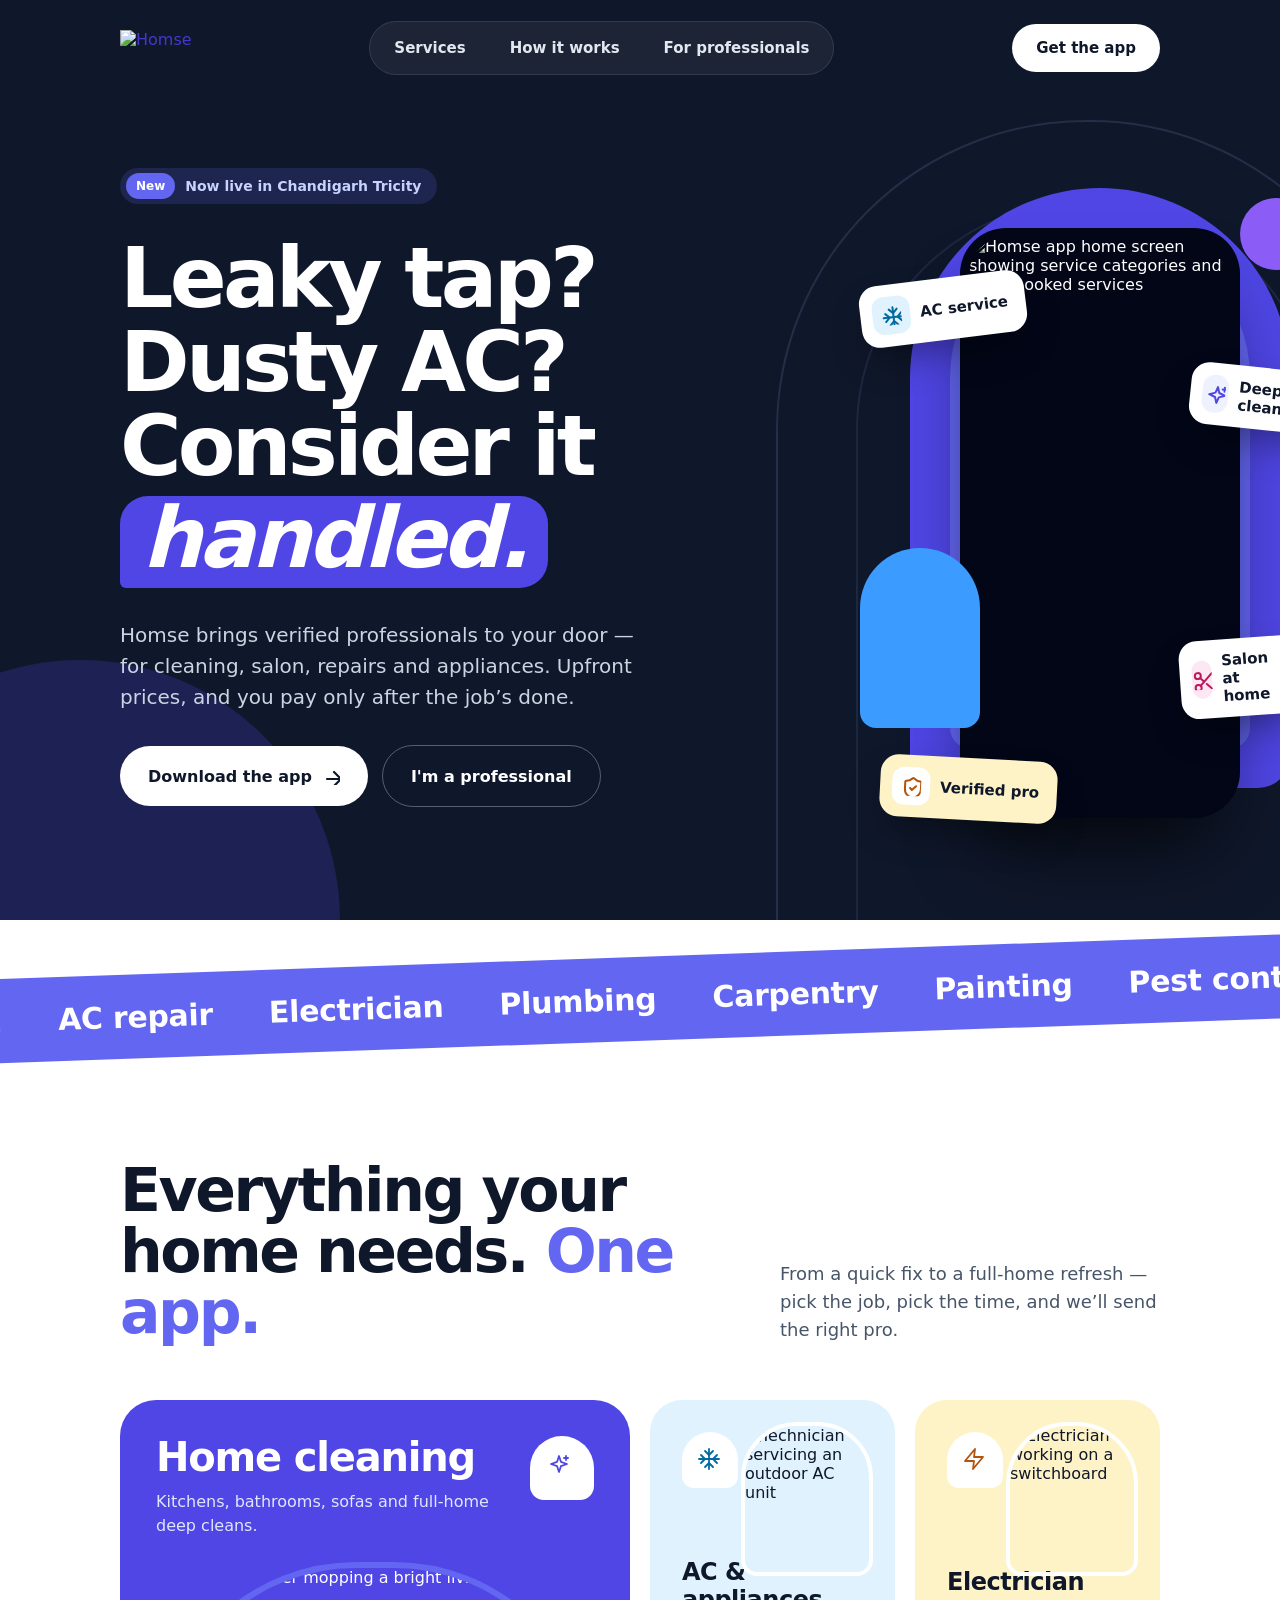
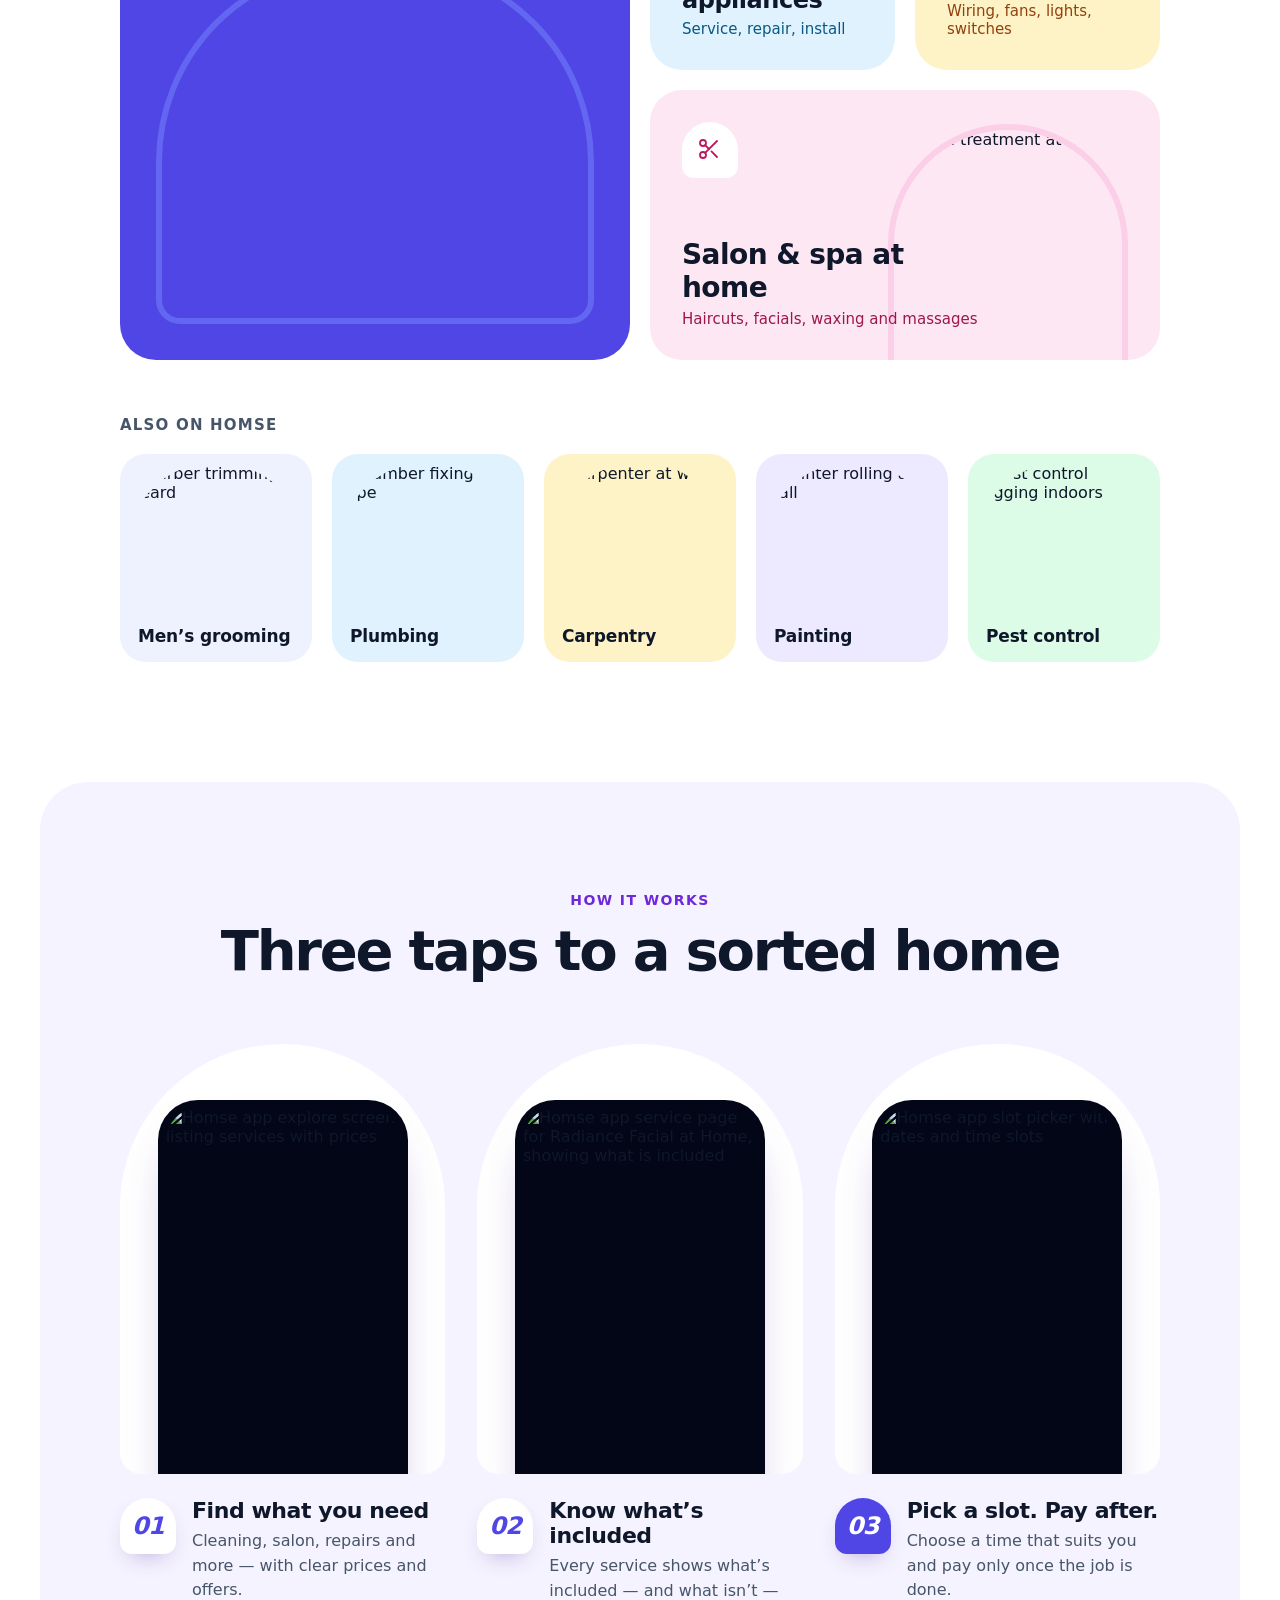
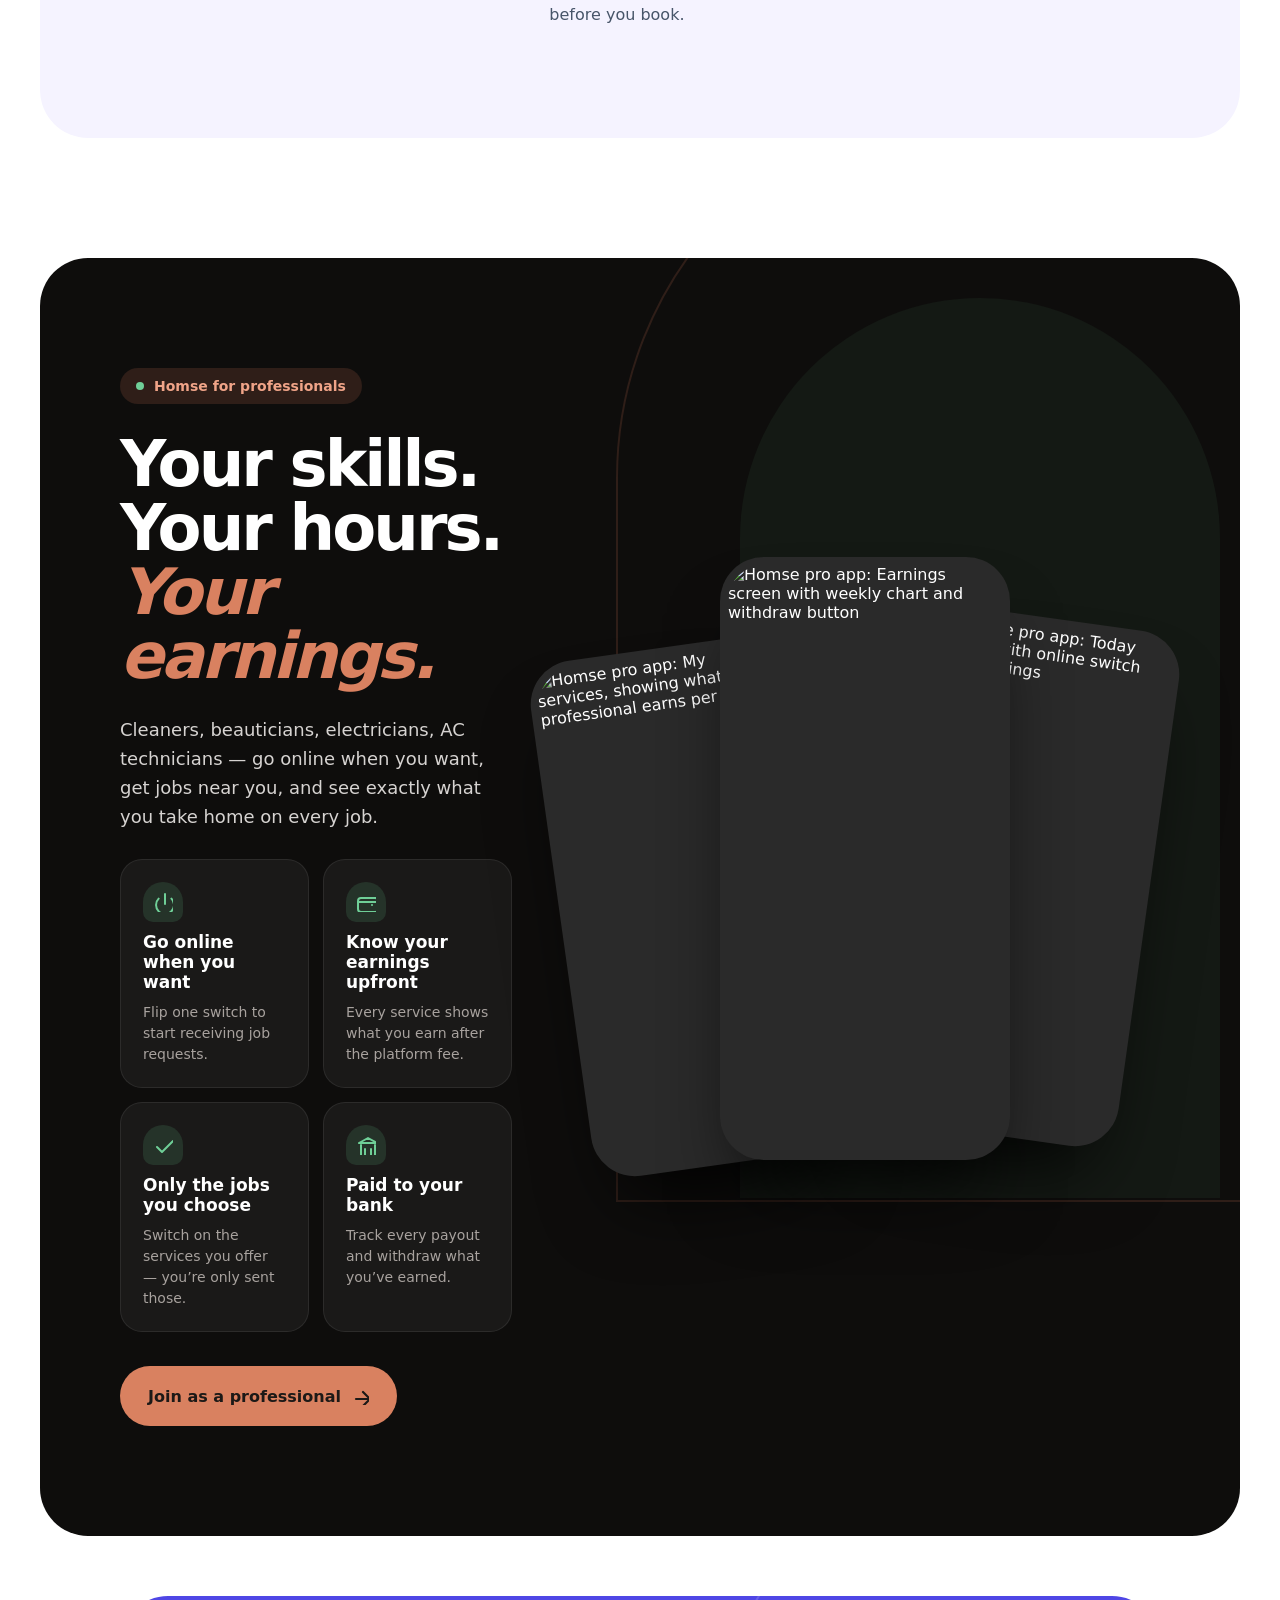
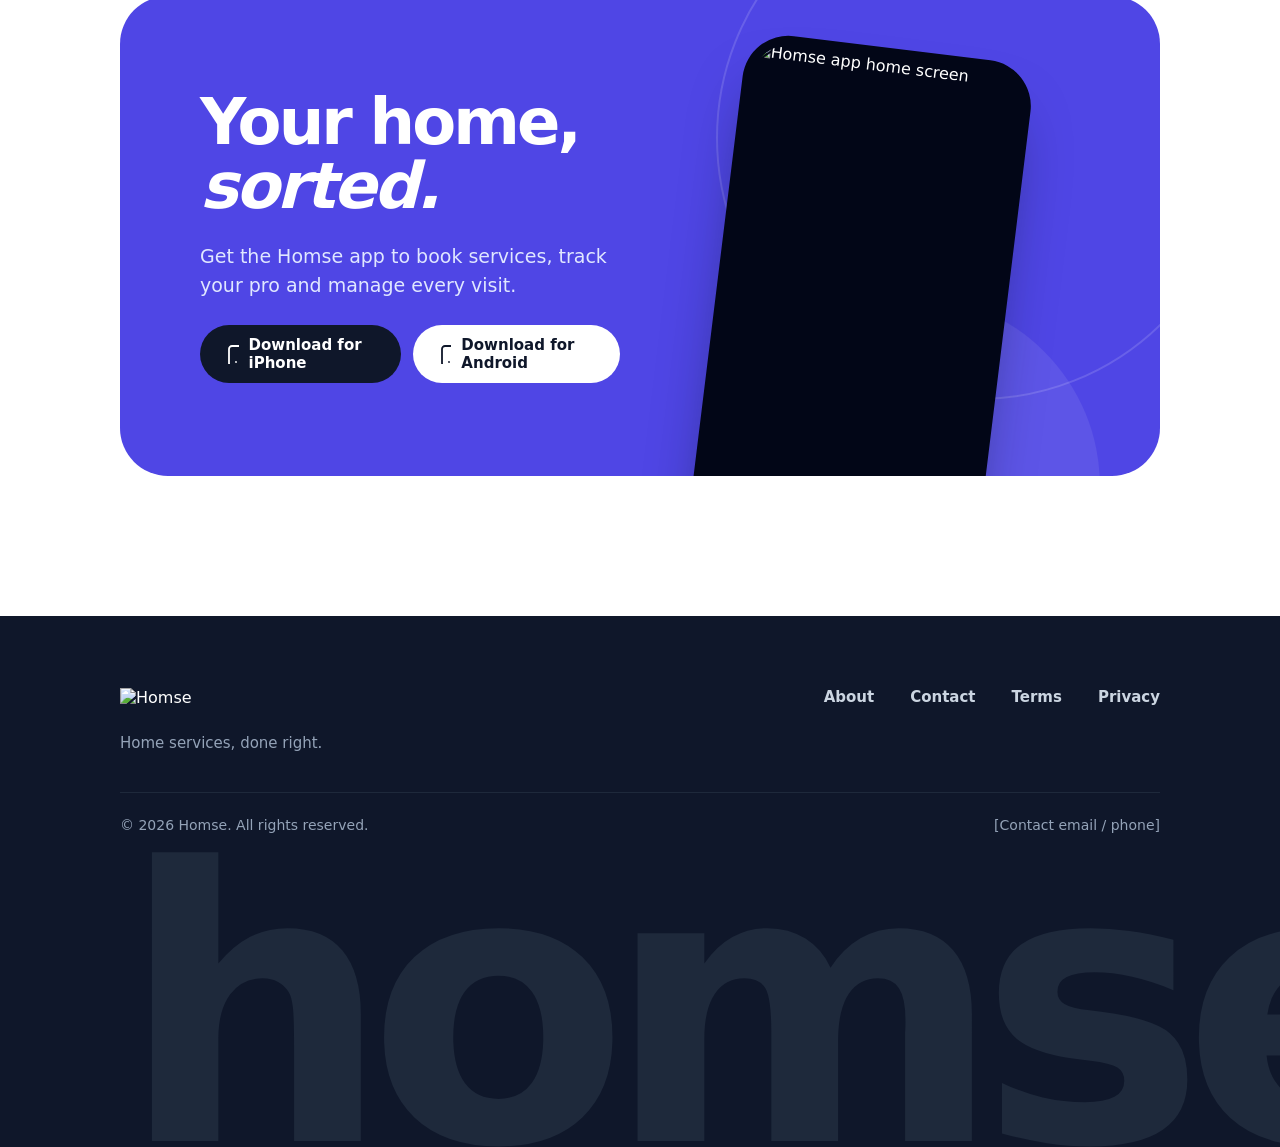
==== commit bec6629b: "Changes" ====
--- a/public/homse/index.html
+++ b/public/homse/index.html
@@ -3,7 +3,55 @@
 <meta charset="utf-8">
 <title>Homse — Landing page</title>
 
-</head>
+<style>
+@media (max-width: 767px) {
+  body { overflow-x: hidden; }
+  section#top { height: auto !important; min-height: 840px; }
+  section#top > header { padding: 0 24px !important; height: 76px !important; }
+  section#top > header img { height: 30px !important; }
+  section#top > header nav { display: none !important; }
+  section#top > header > a:last-child { height: 40px !important; padding: 0 15px !important; font-size: 12px !important; }
+  section#top > div:last-child { display: flex !important; flex-direction: column !important; gap: 20px !important; padding: 48px 24px 0 !important; }
+  section#top h1 { font-size: clamp(43px, 11vw, 58px) !important; }
+  section#top p { font-size: 16px !important; }
+  section#top h1 + p { max-width: 100% !important; }
+  section#top > div:last-child > div:first-child { gap: 24px !important; }
+  section#top > div:last-child > div:first-child > div:last-child { flex-wrap: wrap !important; gap: 10px !important; }
+  section#top > div:last-child > div:first-child > div:last-child a { height: 48px !important; padding: 0 16px !important; font-size: 12px !important; }
+  section#top > div:last-child > div:last-child { width: 600px !important; height: 410px !important; transform: scale(.60); transform-origin: top left; left: calc(50% - 180px); }
+  section#top > div:last-child > div:last-child > div { top: 0 !important; }
+  section#top > div:last-child > div:last-child > div:nth-child(n+3) { display: none !important; }
+  section:nth-of-type(2) { height: 100px !important; }
+  section:nth-of-type(2) > div { top: 20px !important; }
+  section#services { padding: 58px 24px 80px !important; gap: 36px !important; }
+  section#services > div:first-child { display: block !important; }
+  section#services h2 { font-size: 38px !important; margin-bottom: 20px !important; }
+  section#services > div:nth-child(2) { grid-template-columns: repeat(2,minmax(0,1fr)) !important; grid-template-rows: 350px 210px 220px !important; gap: 12px !important; }
+  section#services > div:nth-child(2) > div { border-radius: 22px !important; padding: 20px !important; }
+  section#services > div:nth-child(2) > div:first-child { grid-column: span 2 !important; grid-row: span 1 !important; }
+  section#services > div:nth-child(2) > div:last-child { grid-column: span 2 !important; }
+  section#services > div:nth-child(2) h3 { font-size: 22px !important; }
+  section#services > div:nth-child(2) p { font-size: 12px !important; }
+  section#services > div:last-child > div:last-child { grid-template-columns: repeat(2,minmax(0,1fr)) !important; gap: 12px !important; }
+  section#how { margin: 0 12px !important; padding: 64px 20px !important; border-radius: 28px !important; gap: 36px !important; }
+  section#how h2 { font-size: 38px !important; }
+  section#how > div:last-child { grid-template-columns: 1fr !important; gap: 48px !important; }
+  section#how > div:last-child > div { min-width: 0 !important; }
+  section#pro { margin: 60px 12px 0 !important; padding: 64px 24px !important; border-radius: 28px !important; display: block !important; }
+  section#pro h2 { font-size: 44px !important; }
+  section#pro > div:nth-last-child(2) > div:nth-last-child(2) { grid-template-columns: 1fr !important; }
+  section#pro > div:last-child { display: none !important; }
+  section#app { padding: 60px 12px 80px !important; }
+  section#app > div { height: auto !important; min-height: 460px; padding: 48px 24px !important; border-radius: 28px !important; display: block !important; }
+  section#app h2 { font-size: 44px !important; }
+  section#app > div > div:last-child { display: none !important; }
+  section#app a { padding: 0 16px !important; height: 48px !important; font-size: 12px !important; }
+  footer { padding: 60px 24px 0 !important; gap: 28px !important; }
+  footer > div:first-child, footer > div:nth-child(2) { flex-wrap: wrap !important; gap: 24px !important; }
+  footer nav { flex-wrap: wrap !important; gap: 18px !important; }
+  footer > div:last-child { font-size: 110px !important; }
+}
+</style></head>
 <body>
 <x-dc>
 <helmet>
@@ -231,7 +279,7 @@
 @keyframes homseFloat{0%,100%{translate:0 0}50%{translate:0 -10px}}
 </style>
 </helmet>
-<div style="width: 1440px; height: 5640px; display: flex; flex-direction: column; background: #ffffff; overflow: hidden">
+<div style="width: 100%; max-width: 1440px; min-height: 100vh; display: flex; flex-direction: column; background: #ffffff; overflow: hidden">
 
 <!-- ============ HERO (dark) ============ -->
 <section id="top" style="position: relative; flex-shrink: 0; height: 920px; background: #0F172A; color: #ffffff; overflow: hidden">
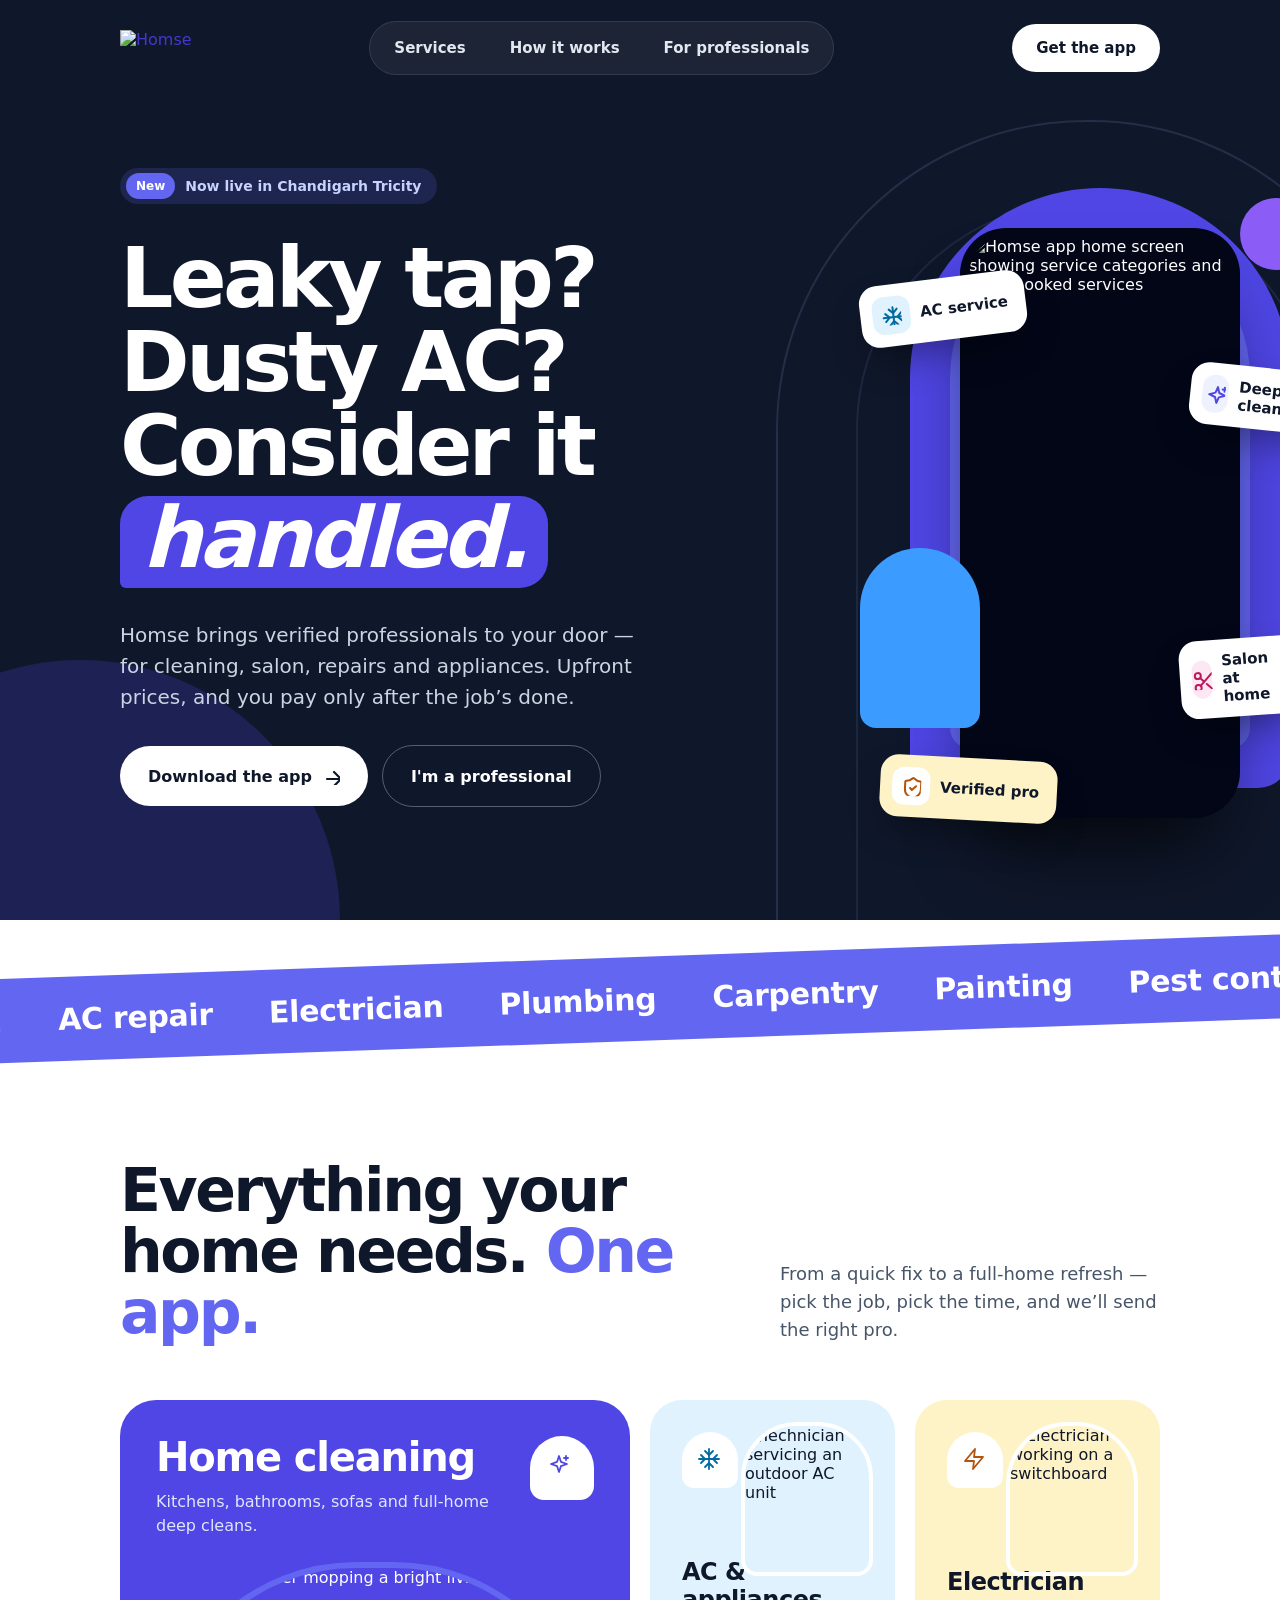
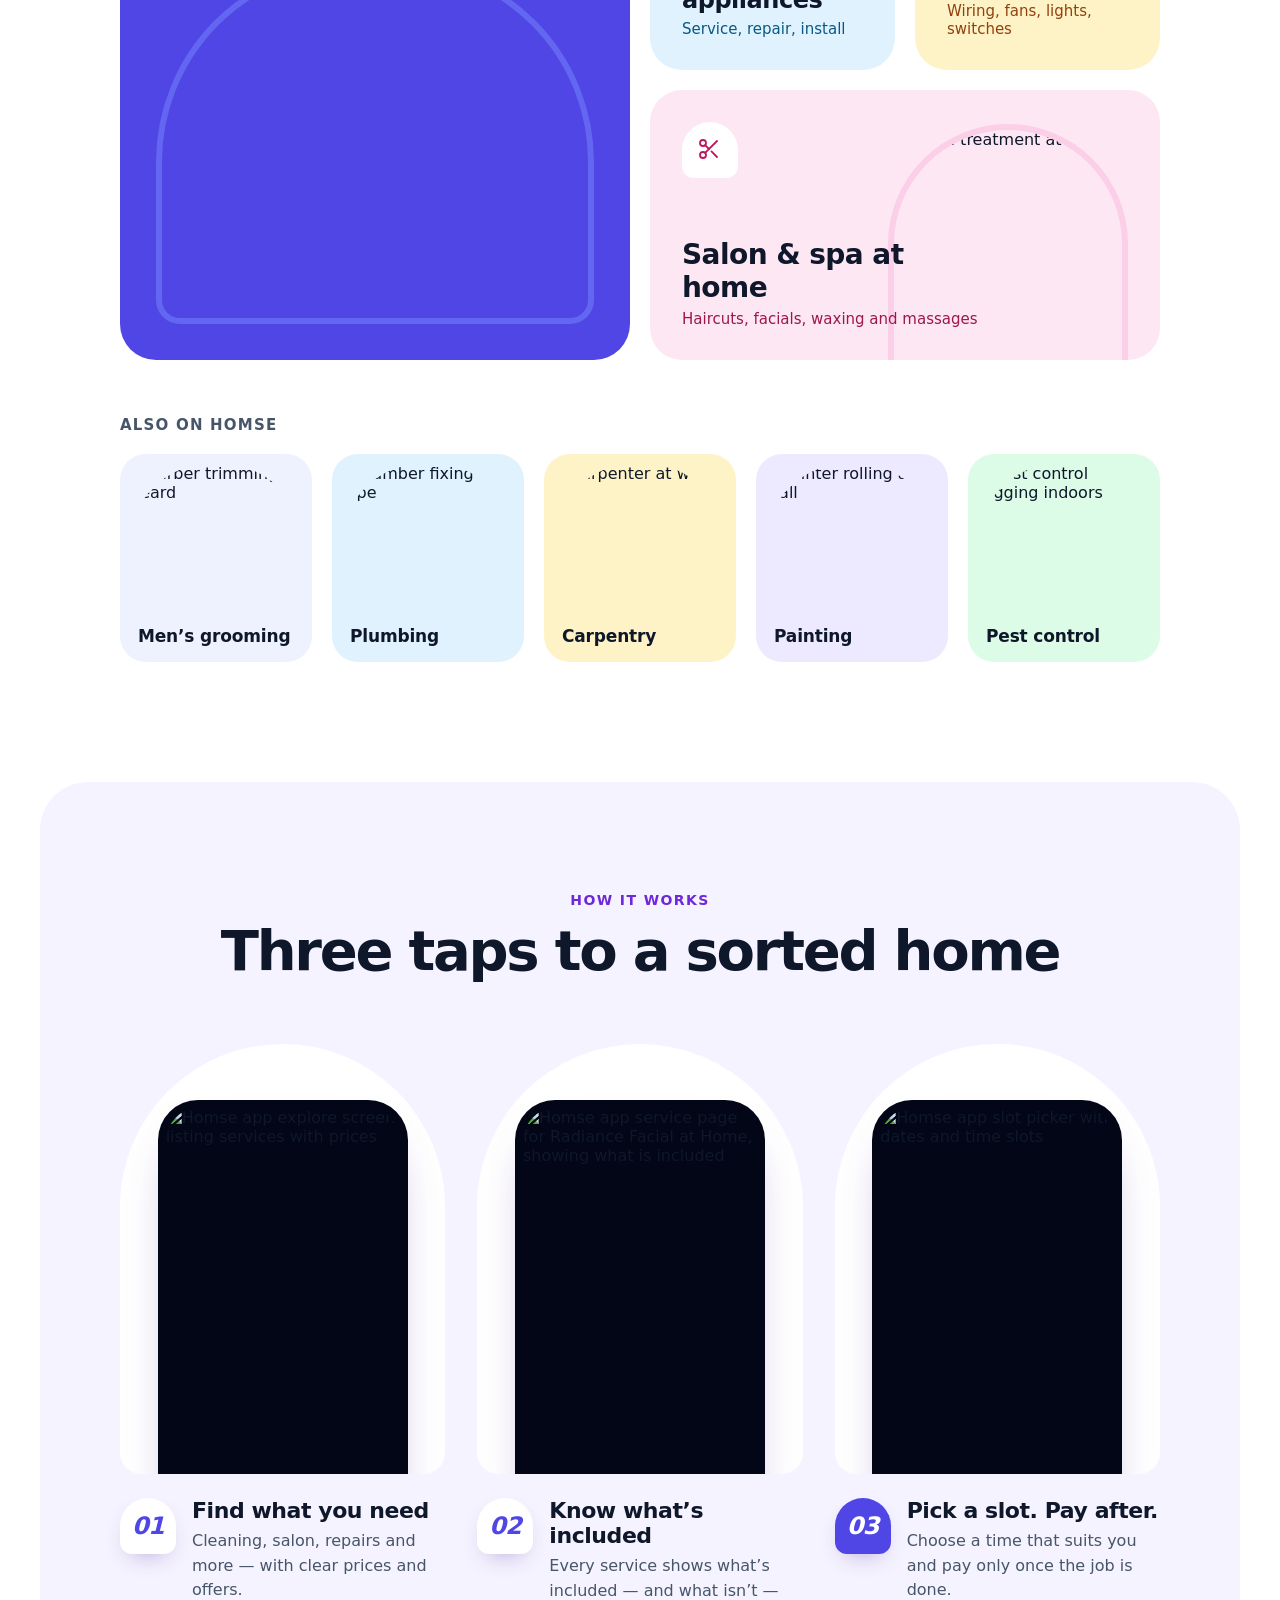
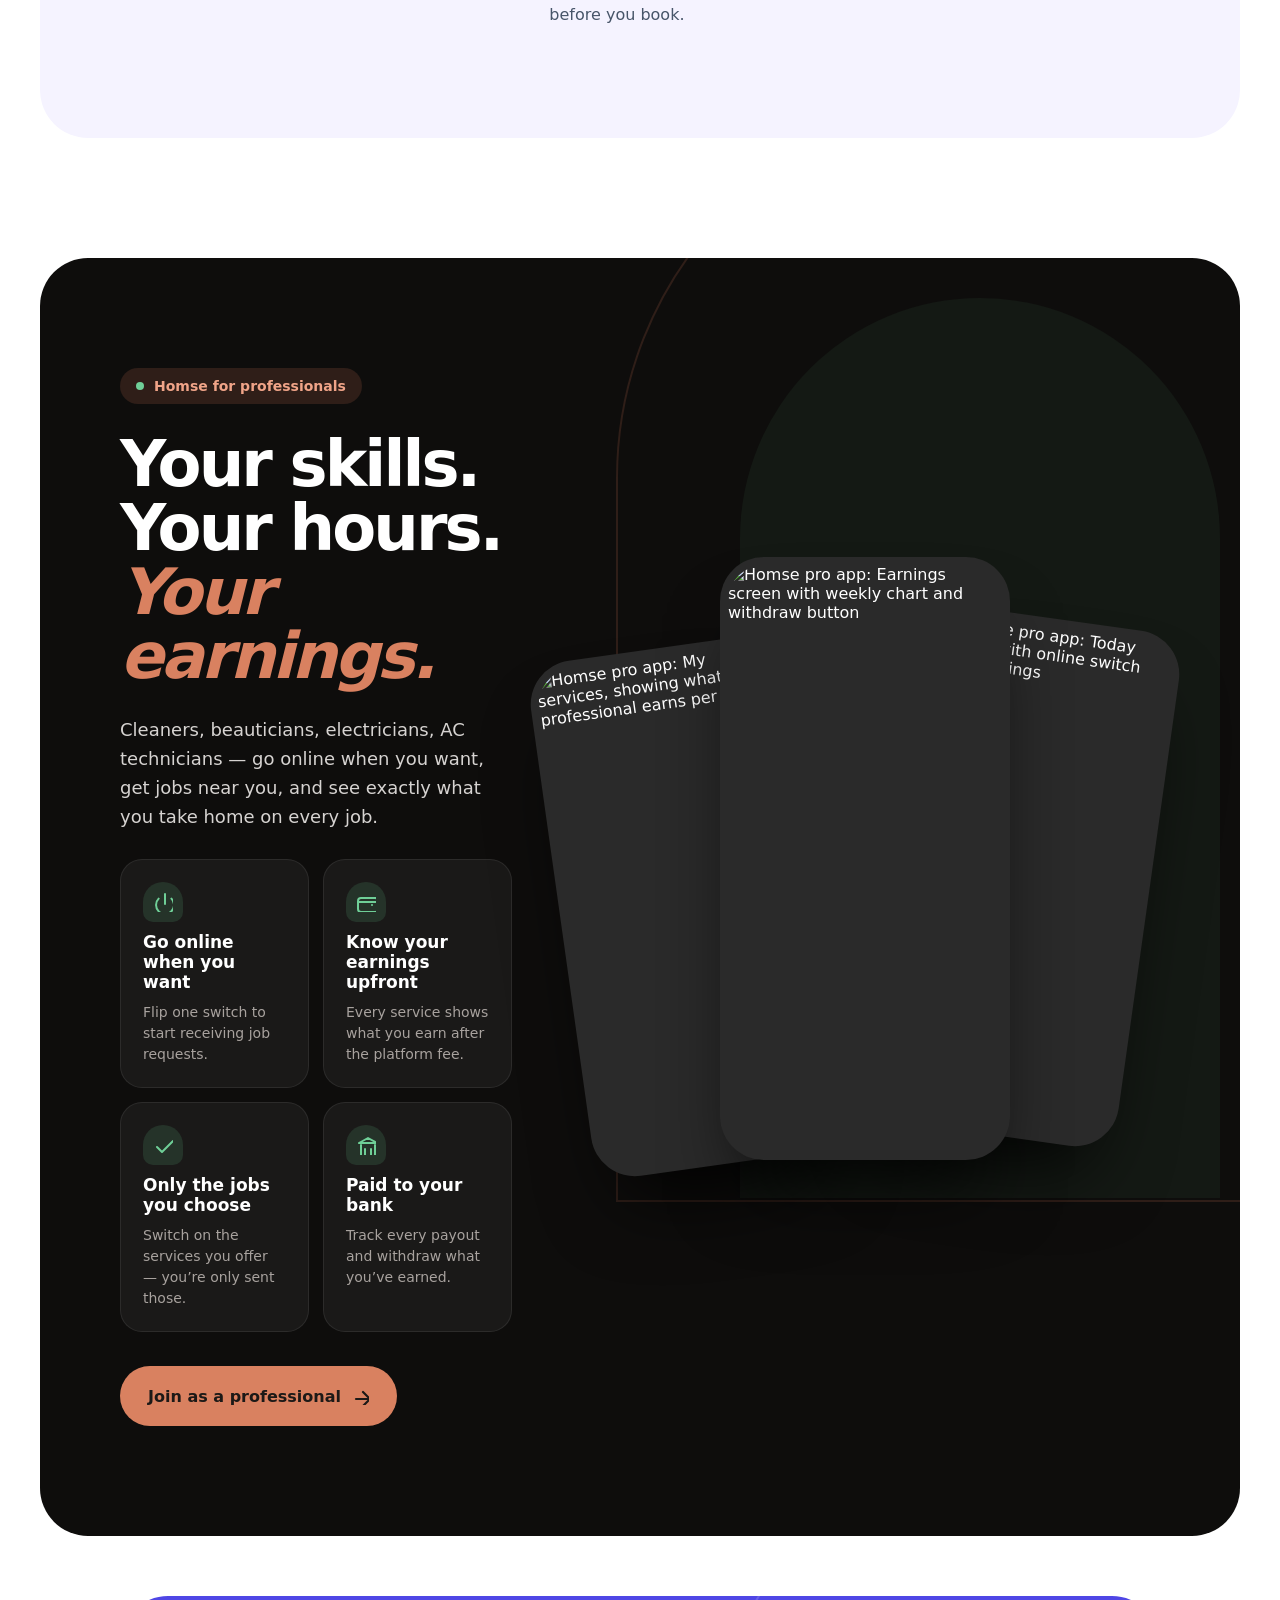
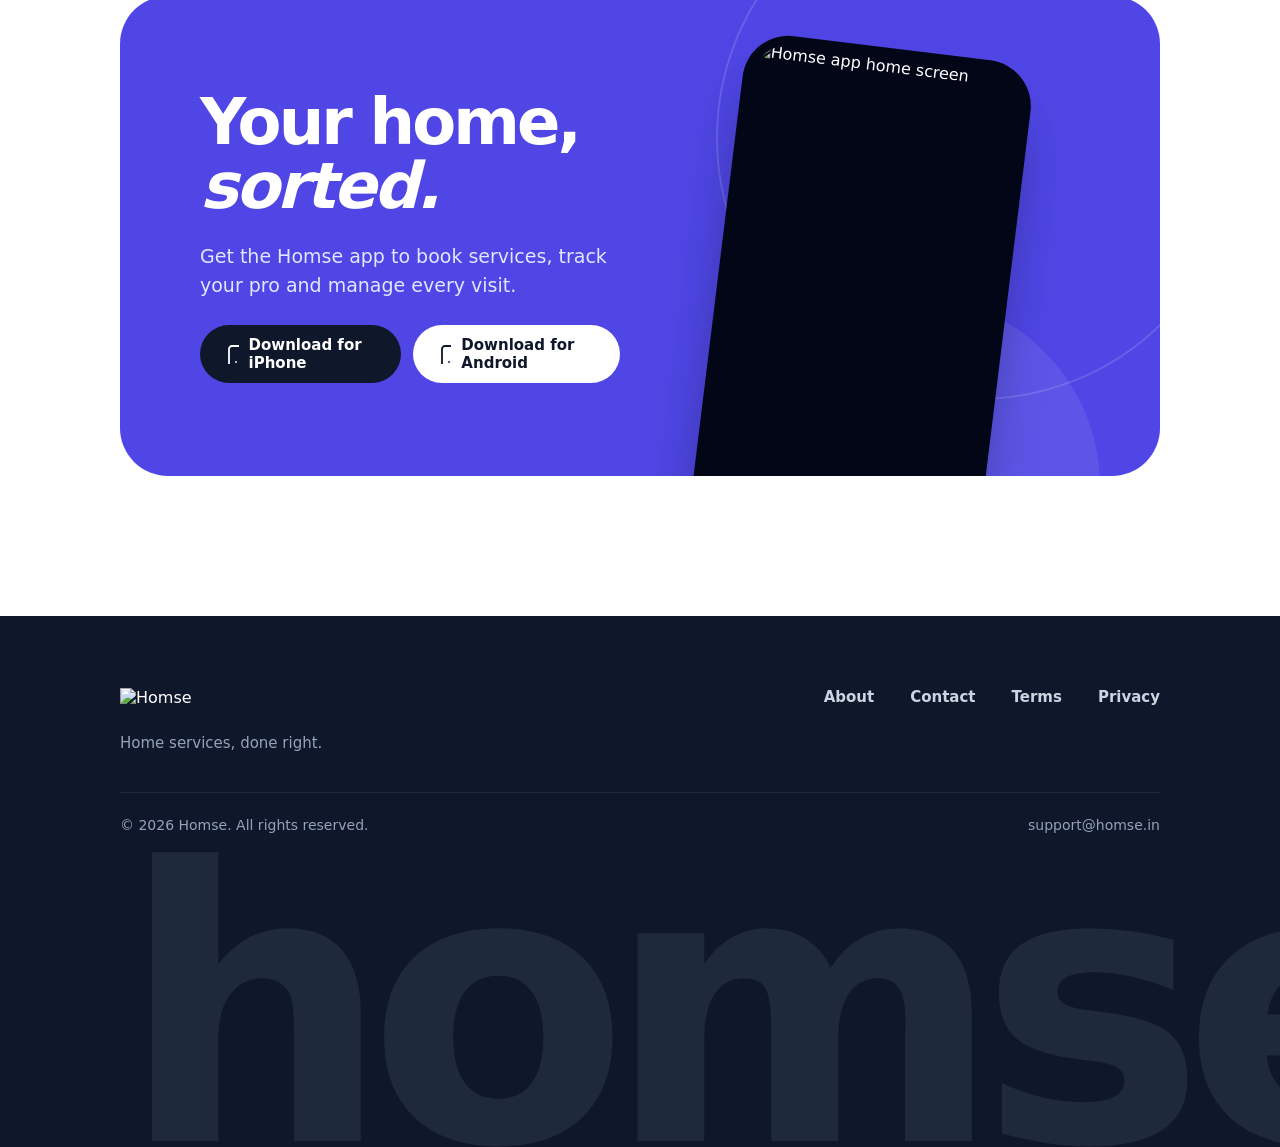
==== commit 32088add: "Update index.html" ====
--- a/public/homse/index.html
+++ b/public/homse/index.html
@@ -555,7 +555,7 @@
 <a href="#top" style="color: #CBD5E1">Privacy</a>
 </nav>
 </div>
-<div style="display: flex; justify-content: space-between; padding-top: 24px; border-top: 1px solid #1E293B; font-size: 14px; color: #94A3B8"><span>© 2026 Homse. All rights reserved.</span><span>[Contact email / phone]</span></div>
+<div style="display: flex; justify-content: space-between; padding-top: 24px; border-top: 1px solid #1E293B; font-size: 14px; color: #94A3B8"><span>© 2026 Homse. All rights reserved.</span><span>support@homse.in</span></div>
 <div aria-hidden="true" style="margin-top: auto; font-size: 380px; line-height: 0.72; font-weight: 800; letter-spacing: -0.06em; color: #1E293B; text-align: center; white-space: nowrap">homse</div>
 </footer>
 
@@ -570,4 +570,4 @@
 </script>
 
 
-</body></html>+</body></html>
